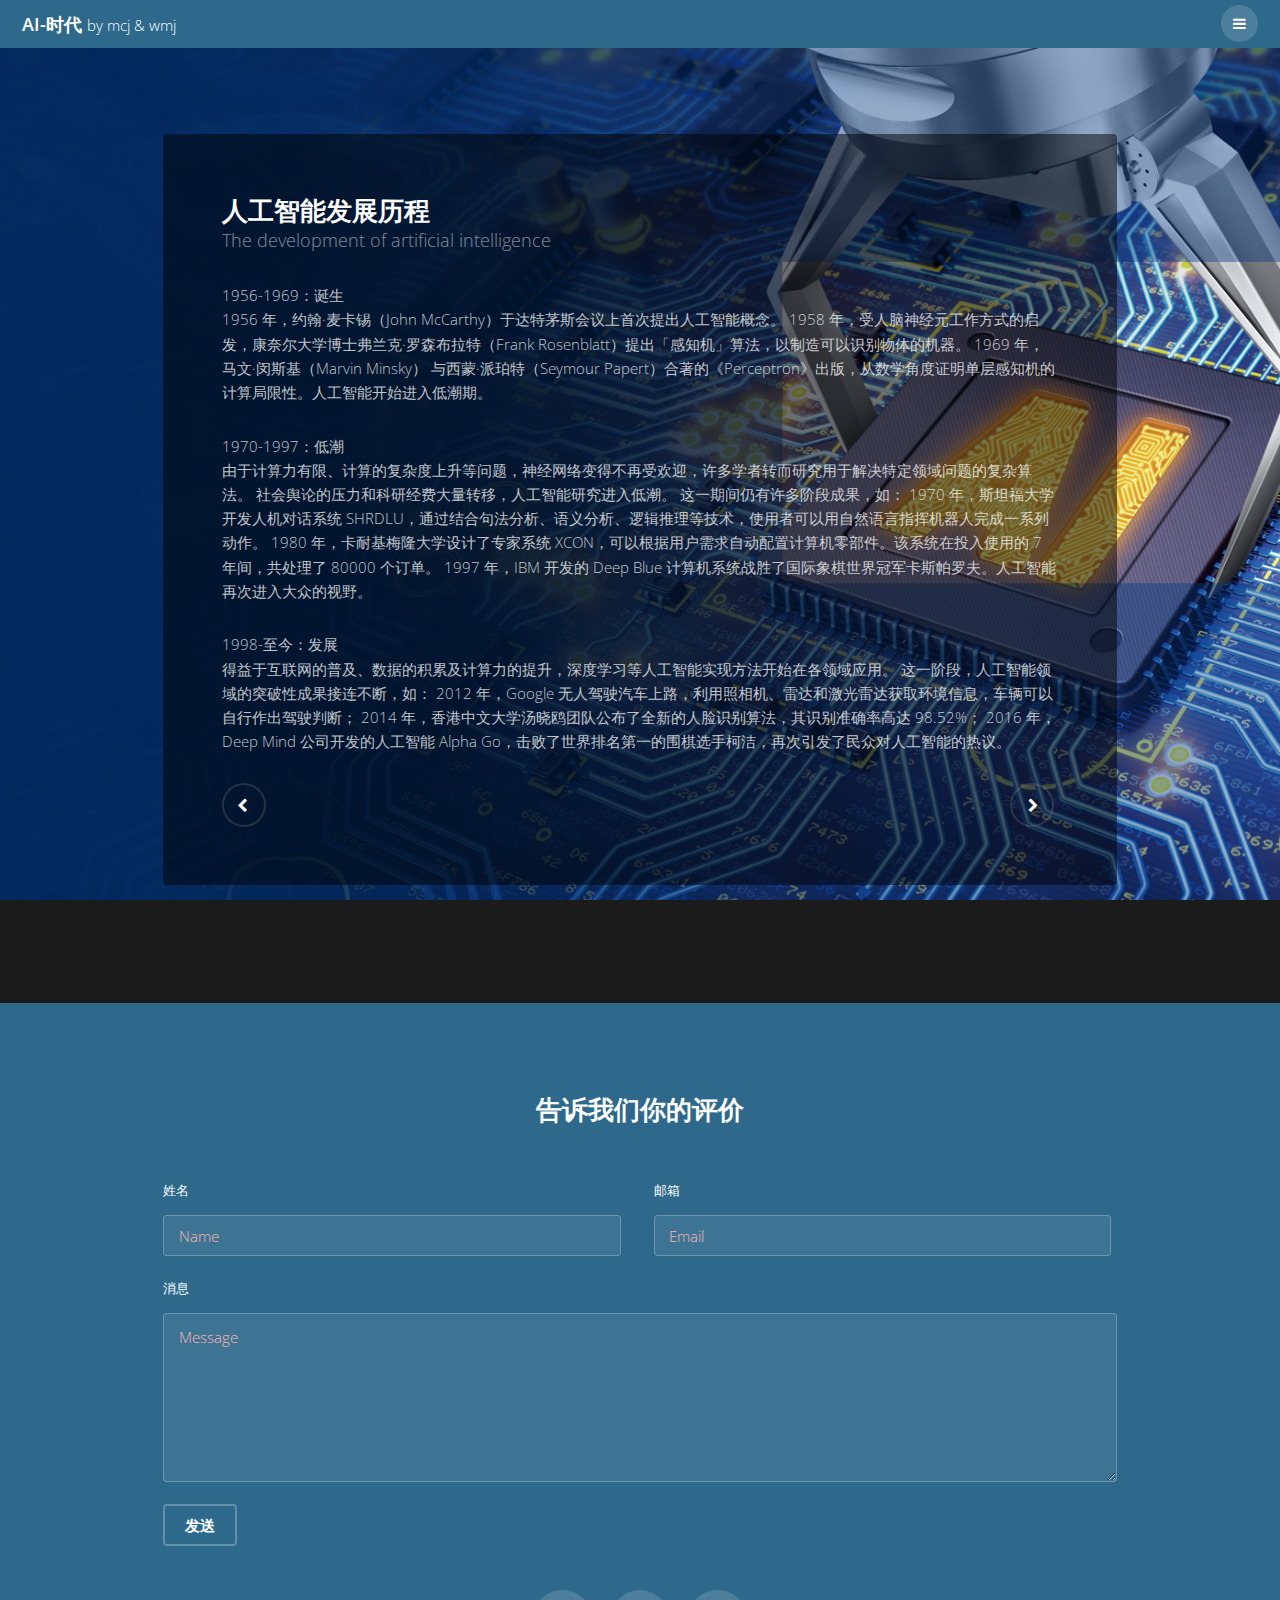
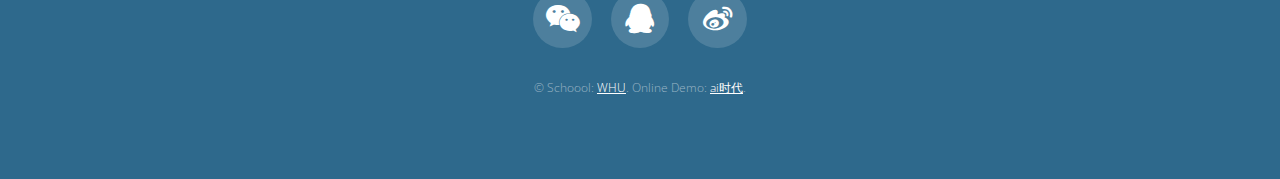
==== about.html @ c751bbaa "init" ====
<!DOCTYPE HTML>

<html>

<head>
	<title>AI-时代</title>
	<meta charset="utf-8" />
	<meta name="viewport" content="width=device-width, initial-scale=1" />
	<link rel="stylesheet" href="assets/css/main.css" />
</head>

<body class="subpage">

	<!-- Header -->
	<header id="header" class="alt">
		<div class="logo"><a href="index.html">AI-时代 <span>by mcj & wmj</span></a></div>
		<a href="#menu"><span>Menu</span></a>
	</header>

	<!-- Nav -->
	<nav id="menu">
		<ul class="links">
			<li><a href="index.html">主页</a></li>
			<li><a href="about.html">概论</a></li>
			<li><a href="aibot.html">自然语言处理</a></li>
			<li><a href="game.html">遗传算法</a></li>
			<li><a href="video.html">语音识别</a></li>
		</ul>
	</nav>

	<section id="post" class="wrapper bg-img" data-bg="banner6.jpg">
		<div class="inner">
			<article class="box">
				<header>
					<h2>人工智能发展历程</h2>
					<p>The development of artificial intelligence</p>
				</header>
				<div class="content">
					<p>1956-1969：诞生<br>
						1956 年，约翰·麦卡锡（John McCarthy）于达特茅斯会议上首次提出人工智能概念。
						1958 年，受人脑神经元工作方式的启发，康奈尔大学博士弗兰克·罗森布拉特（Frank Rosenblatt）提出「感知机」算法，以制造可以识别物体的机器。
						1969 年，马文·闵斯基（Marvin Minsky） 与西蒙·派珀特（Seymour
						Papert）合著的《Perceptron》出版，从数学角度证明单层感知机的计算局限性。人工智能开始进入低潮期。</p>

					<p>1970-1997：低潮<br>
						由于计算力有限、计算的复杂度上升等问题，神经网络变得不再受欢迎，许多学者转而研究用于解决特定领域问题的复杂算法。
						社会舆论的压力和科研经费大量转移，人工智能研究进入低潮。
						这一期间仍有许多阶段成果，如：
						1970 年，斯坦福大学开发人机对话系统 SHRDLU，通过结合句法分析、语义分析、逻辑推理等技术，使用者可以用自然语言指挥机器人完成一系列动作。
						1980 年，卡耐基梅隆大学设计了专家系统 XCON，可以根据用户需求自动配置计算机零部件。该系统在投入使用的 7 年间，共处理了 80000 个订单。
						1997 年，IBM 开发的 Deep Blue 计算机系统战胜了国际象棋世界冠军卡斯帕罗夫。人工智能再次进入大众的视野。</p>

					<p>1998-至今：发展<br>
						得益于互联网的普及、数据的积累及计算力的提升，深度学习等人工智能实现方法开始在各领域应用。
						这一阶段，人工智能领域的突破性成果接连不断，如：
						2012 年，Google 无人驾驶汽车上路，利用照相机、雷达和激光雷达获取环境信息，车辆可以自行作出驾驶判断；
						2014 年，香港中文大学汤晓鸥团队公布了全新的人脸识别算法，其识别准确率高达 98.52%；
						2016 年，Deep Mind 公司开发的人工智能 Alpha Go，击败了世界排名第一的围棋选手柯洁，再次引发了民众对人工智能的热议。
					</p>

				</div>
				<footer>
					<ul class="actions">
						<li><a href="#" class="button alt icon fa-chevron-left"><span class="label">Previous</span></a>
						</li>
						<li><a href="#" class="button alt icon fa-chevron-right"><span class="label">Next</span></a>
						</li>
					</ul>
				</footer>
			</article>
		</div>
	</section>

	<!-- Footer -->
	<footer id="footer">
		<div class="inner">

			<h2>告诉我们你的评价</h2>

			<form action="#" method="post">

				<div class="field half first">
					<label for="name">姓名</label>
					<input name="name" id="name" type="text" placeholder="Name">
				</div>
				<div class="field half">
					<label for="email">邮箱</label>
					<input name="email" id="email" type="email" placeholder="Email">
				</div>
				<div class="field">
					<label for="message">消息</label>
					<textarea name="message" id="message" rows="6" placeholder="Message"></textarea>
				</div>
				<ul class="actions">
					<li><input value="发送" class="button alt" type="submit"></li>
				</ul>
			</form>

			<ul class="icons">
				<li><a href="#" class="icon round fa-weixin"><span class="label">微信</span></a></li>
				<li><a href="#" class="icon round fa-qq"><span class="label">QQ</span></a></li>
				<li><a href="#" class="icon round fa-weibo"><span class="label">微博</span></a></li>
			</ul>

			<div class="copyright">
				&copy; Schoool: <a href="https://www.whu.edu.cn/">WHU</a>. Online Demo: <a
					href="http://host6fed6905f.hk-host.ydidc.top/">ai时代</a>.
			</div>

		</div>
	</footer>

	<!-- Scripts -->
	<script src="assets/js/jquery.min.js"></script>
	<script src="assets/js/jquery.scrolly.min.js"></script>
	<script src="assets/js/jquery.scrollex.min.js"></script>
	<script src="assets/js/skel.min.js"></script>
	<script src="assets/js/util.js"></script>
	<script src="assets/js/main.js"></script>

</body>

</html>
---- assets/css/main.css ----
@charset "UTF-8";
@import url(font-awesome.min.css);
@import url("https://fonts.googleapis.com/css?family=Lobster|Open+Sans:300,400,600,700,800");

/*
	Road Trip by TEMPLATED
	templated.co @templatedco
	Released for free under the Creative Commons Attribution 3.0 license (templated.co/license)
*/

/* Reset */

	html, body, div, span, applet, object, iframe, h1, h2, h3, h4, h5, h6, p, blockquote, pre, a, abbr, acronym, address, big, cite, code, del, dfn, em, img, ins, kbd, q, s, samp, small, strike, strong, sub, sup, tt, var, b, u, i, center, dl, dt, dd, ol, ul, li, fieldset, form, label, legend, table, caption, tbody, tfoot, thead, tr, th, td, article, aside, canvas, details, embed, figure, figcaption, footer, header, hgroup, menu, nav, output, ruby, section, summary, time, mark, audio, video {
		margin: 0;
		padding: 0;
		border: 0;
		font-size: 100%;
		font: inherit;
		vertical-align: baseline;
	}

	article, aside, details, figcaption, figure, footer, header, hgroup, menu, nav, section {
		display: block;
	}

	body {
		line-height: 1;
	}

	ol, ul {
		list-style: none;
	}

	blockquote, q {
		quotes: none;
	}

	blockquote:before, blockquote:after, q:before, q:after {
		content: '';
		content: none;
	}

	table {
		border-collapse: collapse;
		border-spacing: 0;
	}

	body {
		-webkit-text-size-adjust: none;
	}

/* Box Model */

	*, *:before, *:after {
		-moz-box-sizing: border-box;
		-webkit-box-sizing: border-box;
		box-sizing: border-box;
	}

/* Containers */

	.container {
		margin-left: auto;
		margin-right: auto;
	}

	.container.\31 25\25 {
		width: 100%;
		max-width: 100em;
		min-width: 80em;
	}

	.container.\37 5\25 {
		width: 60em;
	}

	.container.\35 0\25 {
		width: 40em;
	}

	.container.\32 5\25 {
		width: 20em;
	}

	.container {
		width: 80em;
	}

	@media screen and (max-width: 1680px) {

		.container.\31 25\25 {
			width: 100%;
			max-width: 100em;
			min-width: 80em;
		}

		.container.\37 5\25 {
			width: 60em;
		}

		.container.\35 0\25 {
			width: 40em;
		}

		.container.\32 5\25 {
			width: 20em;
		}

		.container {
			width: 80em;
		}

	}

	@media screen and (max-width: 1280px) {

		.container.\31 25\25 {
			width: 100%;
			max-width: 81.25em;
			min-width: 65em;
		}

		.container.\37 5\25 {
			width: 48.75em;
		}

		.container.\35 0\25 {
			width: 32.5em;
		}

		.container.\32 5\25 {
			width: 16.25em;
		}

		.container {
			width: 65em;
		}

	}

	@media screen and (max-width: 980px) {

		.container.\31 25\25 {
			width: 100%;
			max-width: 112.5%;
			min-width: 90%;
		}

		.container.\37 5\25 {
			width: 67.5%;
		}

		.container.\35 0\25 {
			width: 45%;
		}

		.container.\32 5\25 {
			width: 22.5%;
		}

		.container {
			width: 90%;
		}

	}

	@media screen and (max-width: 736px) {

		.container.\31 25\25 {
			width: 100%;
			max-width: 112.5%;
			min-width: 90%;
		}

		.container.\37 5\25 {
			width: 67.5%;
		}

		.container.\35 0\25 {
			width: 45%;
		}

		.container.\32 5\25 {
			width: 22.5%;
		}

		.container {
			width: 90% !important;
		}

	}

	@media screen and (max-width: 480px) {

		.container.\31 25\25 {
			width: 100%;
			max-width: 112.5%;
			min-width: 90%;
		}

		.container.\37 5\25 {
			width: 67.5%;
		}

		.container.\35 0\25 {
			width: 45%;
		}

		.container.\32 5\25 {
			width: 22.5%;
		}

		.container {
			width: 90% !important;
		}

	}

/* Grid */

	.row {
		border-bottom: solid 1px transparent;
		-moz-box-sizing: border-box;
		-webkit-box-sizing: border-box;
		box-sizing: border-box;
	}

	.row > * {
		float: left;
		-moz-box-sizing: border-box;
		-webkit-box-sizing: border-box;
		box-sizing: border-box;
	}

	.row:after, .row:before {
		content: '';
		display: block;
		clear: both;
		height: 0;
	}

	.row.uniform > * > :first-child {
		margin-top: 0;
	}

	.row.uniform > * > :last-child {
		margin-bottom: 0;
	}

	.row.\30 \25 > * {
		padding: 0 0 0 0em;
	}

	.row.\30 \25 {
		margin: 0 0 -1px 0em;
	}

	.row.uniform.\30 \25 > * {
		padding: 0em 0 0 0em;
	}

	.row.uniform.\30 \25 {
		margin: 0em 0 -1px 0em;
	}

	.row > * {
		padding: 0 0 0 2em;
	}

	.row {
		margin: 0 0 -1px -2em;
	}

	.row.uniform > * {
		padding: 2em 0 0 2em;
	}

	.row.uniform {
		margin: -2em 0 -1px -2em;
	}

	.row.\32 00\25 > * {
		padding: 0 0 0 4em;
	}

	.row.\32 00\25 {
		margin: 0 0 -1px -4em;
	}

	.row.uniform.\32 00\25 > * {
		padding: 4em 0 0 4em;
	}

	.row.uniform.\32 00\25 {
		margin: -4em 0 -1px -4em;
	}

	.row.\31 50\25 > * {
		padding: 0 0 0 3em;
	}

	.row.\31 50\25 {
		margin: 0 0 -1px -3em;
	}

	.row.uniform.\31 50\25 > * {
		padding: 3em 0 0 3em;
	}

	.row.uniform.\31 50\25 {
		margin: -3em 0 -1px -3em;
	}

	.row.\35 0\25 > * {
		padding: 0 0 0 1em;
	}

	.row.\35 0\25 {
		margin: 0 0 -1px -1em;
	}

	.row.uniform.\35 0\25 > * {
		padding: 1em 0 0 1em;
	}

	.row.uniform.\35 0\25 {
		margin: -1em 0 -1px -1em;
	}

	.row.\32 5\25 > * {
		padding: 0 0 0 0.5em;
	}

	.row.\32 5\25 {
		margin: 0 0 -1px -0.5em;
	}

	.row.uniform.\32 5\25 > * {
		padding: 0.5em 0 0 0.5em;
	}

	.row.uniform.\32 5\25 {
		margin: -0.5em 0 -1px -0.5em;
	}

	.\31 2u, .\31 2u\24 {
		width: 100%;
		clear: none;
		margin-left: 0;
	}

	.\31 1u, .\31 1u\24 {
		width: 91.6666666667%;
		clear: none;
		margin-left: 0;
	}

	.\31 0u, .\31 0u\24 {
		width: 83.3333333333%;
		clear: none;
		margin-left: 0;
	}

	.\39 u, .\39 u\24 {
		width: 75%;
		clear: none;
		margin-left: 0;
	}

	.\38 u, .\38 u\24 {
		width: 66.6666666667%;
		clear: none;
		margin-left: 0;
	}

	.\37 u, .\37 u\24 {
		width: 58.3333333333%;
		clear: none;
		margin-left: 0;
	}

	.\36 u, .\36 u\24 {
		width: 50%;
		clear: none;
		margin-left: 0;
	}

	.\35 u, .\35 u\24 {
		width: 41.6666666667%;
		clear: none;
		margin-left: 0;
	}

	.\34 u, .\34 u\24 {
		width: 33.3333333333%;
		clear: none;
		margin-left: 0;
	}

	.\33 u, .\33 u\24 {
		width: 25%;
		clear: none;
		margin-left: 0;
	}

	.\32 u, .\32 u\24 {
		width: 16.6666666667%;
		clear: none;
		margin-left: 0;
	}

	.\31 u, .\31 u\24 {
		width: 8.3333333333%;
		clear: none;
		margin-left: 0;
	}

	.\31 2u\24 + *,
	.\31 1u\24 + *,
	.\31 0u\24 + *,
	.\39 u\24 + *,
	.\38 u\24 + *,
	.\37 u\24 + *,
	.\36 u\24 + *,
	.\35 u\24 + *,
	.\34 u\24 + *,
	.\33 u\24 + *,
	.\32 u\24 + *,
	.\31 u\24 + * {
		clear: left;
	}

	.\-11u {
		margin-left: 91.66667%;
	}

	.\-10u {
		margin-left: 83.33333%;
	}

	.\-9u {
		margin-left: 75%;
	}

	.\-8u {
		margin-left: 66.66667%;
	}

	.\-7u {
		margin-left: 58.33333%;
	}

	.\-6u {
		margin-left: 50%;
	}

	.\-5u {
		margin-left: 41.66667%;
	}

	.\-4u {
		margin-left: 33.33333%;
	}

	.\-3u {
		margin-left: 25%;
	}

	.\-2u {
		margin-left: 16.66667%;
	}

	.\-1u {
		margin-left: 8.33333%;
	}

	@media screen and (max-width: 1680px) {

		.row > * {
			padding: 0 0 0 2em;
		}

		.row {
			margin: 0 0 -1px -2em;
		}

		.row.uniform > * {
			padding: 2em 0 0 2em;
		}

		.row.uniform {
			margin: -2em 0 -1px -2em;
		}

		.row.\32 00\25 > * {
			padding: 0 0 0 4em;
		}

		.row.\32 00\25 {
			margin: 0 0 -1px -4em;
		}

		.row.uniform.\32 00\25 > * {
			padding: 4em 0 0 4em;
		}

		.row.uniform.\32 00\25 {
			margin: -4em 0 -1px -4em;
		}

		.row.\31 50\25 > * {
			padding: 0 0 0 3em;
		}

		.row.\31 50\25 {
			margin: 0 0 -1px -3em;
		}

		.row.uniform.\31 50\25 > * {
			padding: 3em 0 0 3em;
		}

		.row.uniform.\31 50\25 {
			margin: -3em 0 -1px -3em;
		}

		.row.\35 0\25 > * {
			padding: 0 0 0 1em;
		}

		.row.\35 0\25 {
			margin: 0 0 -1px -1em;
		}

		.row.uniform.\35 0\25 > * {
			padding: 1em 0 0 1em;
		}

		.row.uniform.\35 0\25 {
			margin: -1em 0 -1px -1em;
		}

		.row.\32 5\25 > * {
			padding: 0 0 0 0.5em;
		}

		.row.\32 5\25 {
			margin: 0 0 -1px -0.5em;
		}

		.row.uniform.\32 5\25 > * {
			padding: 0.5em 0 0 0.5em;
		}

		.row.uniform.\32 5\25 {
			margin: -0.5em 0 -1px -0.5em;
		}

		.\31 2u\28xlarge\29, .\31 2u\24\28xlarge\29 {
			width: 100%;
			clear: none;
			margin-left: 0;
		}

		.\31 1u\28xlarge\29, .\31 1u\24\28xlarge\29 {
			width: 91.6666666667%;
			clear: none;
			margin-left: 0;
		}

		.\31 0u\28xlarge\29, .\31 0u\24\28xlarge\29 {
			width: 83.3333333333%;
			clear: none;
			margin-left: 0;
		}

		.\39 u\28xlarge\29, .\39 u\24\28xlarge\29 {
			width: 75%;
			clear: none;
			margin-left: 0;
		}

		.\38 u\28xlarge\29, .\38 u\24\28xlarge\29 {
			width: 66.6666666667%;
			clear: none;
			margin-left: 0;
		}

		.\37 u\28xlarge\29, .\37 u\24\28xlarge\29 {
			width: 58.3333333333%;
			clear: none;
			margin-left: 0;
		}

		.\36 u\28xlarge\29, .\36 u\24\28xlarge\29 {
			width: 50%;
			clear: none;
			margin-left: 0;
		}

		.\35 u\28xlarge\29, .\35 u\24\28xlarge\29 {
			width: 41.6666666667%;
			clear: none;
			margin-left: 0;
		}

		.\34 u\28xlarge\29, .\34 u\24\28xlarge\29 {
			width: 33.3333333333%;
			clear: none;
			margin-left: 0;
		}

		.\33 u\28xlarge\29, .\33 u\24\28xlarge\29 {
			width: 25%;
			clear: none;
			margin-left: 0;
		}

		.\32 u\28xlarge\29, .\32 u\24\28xlarge\29 {
			width: 16.6666666667%;
			clear: none;
			margin-left: 0;
		}

		.\31 u\28xlarge\29, .\31 u\24\28xlarge\29 {
			width: 8.3333333333%;
			clear: none;
			margin-left: 0;
		}

		.\31 2u\24\28xlarge\29 + *,
		.\31 1u\24\28xlarge\29 + *,
		.\31 0u\24\28xlarge\29 + *,
		.\39 u\24\28xlarge\29 + *,
		.\38 u\24\28xlarge\29 + *,
		.\37 u\24\28xlarge\29 + *,
		.\36 u\24\28xlarge\29 + *,
		.\35 u\24\28xlarge\29 + *,
		.\34 u\24\28xlarge\29 + *,
		.\33 u\24\28xlarge\29 + *,
		.\32 u\24\28xlarge\29 + *,
		.\31 u\24\28xlarge\29 + * {
			clear: left;
		}

		.\-11u\28xlarge\29 {
			margin-left: 91.66667%;
		}

		.\-10u\28xlarge\29 {
			margin-left: 83.33333%;
		}

		.\-9u\28xlarge\29 {
			margin-left: 75%;
		}

		.\-8u\28xlarge\29 {
			margin-left: 66.66667%;
		}

		.\-7u\28xlarge\29 {
			margin-left: 58.33333%;
		}

		.\-6u\28xlarge\29 {
			margin-left: 50%;
		}

		.\-5u\28xlarge\29 {
			margin-left: 41.66667%;
		}

		.\-4u\28xlarge\29 {
			margin-left: 33.33333%;
		}

		.\-3u\28xlarge\29 {
			margin-left: 25%;
		}

		.\-2u\28xlarge\29 {
			margin-left: 16.66667%;
		}

		.\-1u\28xlarge\29 {
			margin-left: 8.33333%;
		}

	}

	@media screen and (max-width: 1280px) {

		.row > * {
			padding: 0 0 0 1.5em;
		}

		.row {
			margin: 0 0 -1px -1.5em;
		}

		.row.uniform > * {
			padding: 1.5em 0 0 1.5em;
		}

		.row.uniform {
			margin: -1.5em 0 -1px -1.5em;
		}

		.row.\32 00\25 > * {
			padding: 0 0 0 3em;
		}

		.row.\32 00\25 {
			margin: 0 0 -1px -3em;
		}

		.row.uniform.\32 00\25 > * {
			padding: 3em 0 0 3em;
		}

		.row.uniform.\32 00\25 {
			margin: -3em 0 -1px -3em;
		}

		.row.\31 50\25 > * {
			padding: 0 0 0 2.25em;
		}

		.row.\31 50\25 {
			margin: 0 0 -1px -2.25em;
		}

		.row.uniform.\31 50\25 > * {
			padding: 2.25em 0 0 2.25em;
		}

		.row.uniform.\31 50\25 {
			margin: -2.25em 0 -1px -2.25em;
		}

		.row.\35 0\25 > * {
			padding: 0 0 0 0.75em;
		}

		.row.\35 0\25 {
			margin: 0 0 -1px -0.75em;
		}

		.row.uniform.\35 0\25 > * {
			padding: 0.75em 0 0 0.75em;
		}

		.row.uniform.\35 0\25 {
			margin: -0.75em 0 -1px -0.75em;
		}

		.row.\32 5\25 > * {
			padding: 0 0 0 0.375em;
		}

		.row.\32 5\25 {
			margin: 0 0 -1px -0.375em;
		}

		.row.uniform.\32 5\25 > * {
			padding: 0.375em 0 0 0.375em;
		}

		.row.uniform.\32 5\25 {
			margin: -0.375em 0 -1px -0.375em;
		}

		.\31 2u\28large\29, .\31 2u\24\28large\29 {
			width: 100%;
			clear: none;
			margin-left: 0;
		}

		.\31 1u\28large\29, .\31 1u\24\28large\29 {
			width: 91.6666666667%;
			clear: none;
			margin-left: 0;
		}

		.\31 0u\28large\29, .\31 0u\24\28large\29 {
			width: 83.3333333333%;
			clear: none;
			margin-left: 0;
		}

		.\39 u\28large\29, .\39 u\24\28large\29 {
			width: 75%;
			clear: none;
			margin-left: 0;
		}

		.\38 u\28large\29, .\38 u\24\28large\29 {
			width: 66.6666666667%;
			clear: none;
			margin-left: 0;
		}

		.\37 u\28large\29, .\37 u\24\28large\29 {
			width: 58.3333333333%;
			clear: none;
			margin-left: 0;
		}

		.\36 u\28large\29, .\36 u\24\28large\29 {
			width: 50%;
			clear: none;
			margin-left: 0;
		}

		.\35 u\28large\29, .\35 u\24\28large\29 {
			width: 41.6666666667%;
			clear: none;
			margin-left: 0;
		}

		.\34 u\28large\29, .\34 u\24\28large\29 {
			width: 33.3333333333%;
			clear: none;
			margin-left: 0;
		}

		.\33 u\28large\29, .\33 u\24\28large\29 {
			width: 25%;
			clear: none;
			margin-left: 0;
		}

		.\32 u\28large\29, .\32 u\24\28large\29 {
			width: 16.6666666667%;
			clear: none;
			margin-left: 0;
		}

		.\31 u\28large\29, .\31 u\24\28large\29 {
			width: 8.3333333333%;
			clear: none;
			margin-left: 0;
		}

		.\31 2u\24\28large\29 + *,
		.\31 1u\24\28large\29 + *,
		.\31 0u\24\28large\29 + *,
		.\39 u\24\28large\29 + *,
		.\38 u\24\28large\29 + *,
		.\37 u\24\28large\29 + *,
		.\36 u\24\28large\29 + *,
		.\35 u\24\28large\29 + *,
		.\34 u\24\28large\29 + *,
		.\33 u\24\28large\29 + *,
		.\32 u\24\28large\29 + *,
		.\31 u\24\28large\29 + * {
			clear: left;
		}

		.\-11u\28large\29 {
			margin-left: 91.66667%;
		}

		.\-10u\28large\29 {
			margin-left: 83.33333%;
		}

		.\-9u\28large\29 {
			margin-left: 75%;
		}

		.\-8u\28large\29 {
			margin-left: 66.66667%;
		}

		.\-7u\28large\29 {
			margin-left: 58.33333%;
		}

		.\-6u\28large\29 {
			margin-left: 50%;
		}

		.\-5u\28large\29 {
			margin-left: 41.66667%;
		}

		.\-4u\28large\29 {
			margin-left: 33.33333%;
		}

		.\-3u\28large\29 {
			margin-left: 25%;
		}

		.\-2u\28large\29 {
			margin-left: 16.66667%;
		}

		.\-1u\28large\29 {
			margin-left: 8.33333%;
		}

	}

	@media screen and (max-width: 980px) {

		.row > * {
			padding: 0 0 0 1.5em;
		}

		.row {
			margin: 0 0 -1px -1.5em;
		}

		.row.uniform > * {
			padding: 1.5em 0 0 1.5em;
		}

		.row.uniform {
			margin: -1.5em 0 -1px -1.5em;
		}

		.row.\32 00\25 > * {
			padding: 0 0 0 3em;
		}

		.row.\32 00\25 {
			margin: 0 0 -1px -3em;
		}

		.row.uniform.\32 00\25 > * {
			padding: 3em 0 0 3em;
		}

		.row.uniform.\32 00\25 {
			margin: -3em 0 -1px -3em;
		}

		.row.\31 50\25 > * {
			padding: 0 0 0 2.25em;
		}

		.row.\31 50\25 {
			margin: 0 0 -1px -2.25em;
		}

		.row.uniform.\31 50\25 > * {
			padding: 2.25em 0 0 2.25em;
		}

		.row.uniform.\31 50\25 {
			margin: -2.25em 0 -1px -2.25em;
		}

		.row.\35 0\25 > * {
			padding: 0 0 0 0.75em;
		}

		.row.\35 0\25 {
			margin: 0 0 -1px -0.75em;
		}

		.row.uniform.\35 0\25 > * {
			padding: 0.75em 0 0 0.75em;
		}

		.row.uniform.\35 0\25 {
			margin: -0.75em 0 -1px -0.75em;
		}

		.row.\32 5\25 > * {
			padding: 0 0 0 0.375em;
		}

		.row.\32 5\25 {
			margin: 0 0 -1px -0.375em;
		}

		.row.uniform.\32 5\25 > * {
			padding: 0.375em 0 0 0.375em;
		}

		.row.uniform.\32 5\25 {
			margin: -0.375em 0 -1px -0.375em;
		}

		.\31 2u\28medium\29, .\31 2u\24\28medium\29 {
			width: 100%;
			clear: none;
			margin-left: 0;
		}

		.\31 1u\28medium\29, .\31 1u\24\28medium\29 {
			width: 91.6666666667%;
			clear: none;
			margin-left: 0;
		}

		.\31 0u\28medium\29, .\31 0u\24\28medium\29 {
			width: 83.3333333333%;
			clear: none;
			margin-left: 0;
		}

		.\39 u\28medium\29, .\39 u\24\28medium\29 {
			width: 75%;
			clear: none;
			margin-left: 0;
		}

		.\38 u\28medium\29, .\38 u\24\28medium\29 {
			width: 66.6666666667%;
			clear: none;
			margin-left: 0;
		}

		.\37 u\28medium\29, .\37 u\24\28medium\29 {
			width: 58.3333333333%;
			clear: none;
			margin-left: 0;
		}

		.\36 u\28medium\29, .\36 u\24\28medium\29 {
			width: 50%;
			clear: none;
			margin-left: 0;
		}

		.\35 u\28medium\29, .\35 u\24\28medium\29 {
			width: 41.6666666667%;
			clear: none;
			margin-left: 0;
		}

		.\34 u\28medium\29, .\34 u\24\28medium\29 {
			width: 33.3333333333%;
			clear: none;
			margin-left: 0;
		}

		.\33 u\28medium\29, .\33 u\24\28medium\29 {
			width: 25%;
			clear: none;
			margin-left: 0;
		}

		.\32 u\28medium\29, .\32 u\24\28medium\29 {
			width: 16.6666666667%;
			clear: none;
			margin-left: 0;
		}

		.\31 u\28medium\29, .\31 u\24\28medium\29 {
			width: 8.3333333333%;
			clear: none;
			margin-left: 0;
		}

		.\31 2u\24\28medium\29 + *,
		.\31 1u\24\28medium\29 + *,
		.\31 0u\24\28medium\29 + *,
		.\39 u\24\28medium\29 + *,
		.\38 u\24\28medium\29 + *,
		.\37 u\24\28medium\29 + *,
		.\36 u\24\28medium\29 + *,
		.\35 u\24\28medium\29 + *,
		.\34 u\24\28medium\29 + *,
		.\33 u\24\28medium\29 + *,
		.\32 u\24\28medium\29 + *,
		.\31 u\24\28medium\29 + * {
			clear: left;
		}

		.\-11u\28medium\29 {
			margin-left: 91.66667%;
		}

		.\-10u\28medium\29 {
			margin-left: 83.33333%;
		}

		.\-9u\28medium\29 {
			margin-left: 75%;
		}

		.\-8u\28medium\29 {
			margin-left: 66.66667%;
		}

		.\-7u\28medium\29 {
			margin-left: 58.33333%;
		}

		.\-6u\28medium\29 {
			margin-left: 50%;
		}

		.\-5u\28medium\29 {
			margin-left: 41.66667%;
		}

		.\-4u\28medium\29 {
			margin-left: 33.33333%;
		}

		.\-3u\28medium\29 {
			margin-left: 25%;
		}

		.\-2u\28medium\29 {
			margin-left: 16.66667%;
		}

		.\-1u\28medium\29 {
			margin-left: 8.33333%;
		}

	}

	@media screen and (max-width: 736px) {

		.row > * {
			padding: 0 0 0 1.25em;
		}

		.row {
			margin: 0 0 -1px -1.25em;
		}

		.row.uniform > * {
			padding: 1.25em 0 0 1.25em;
		}

		.row.uniform {
			margin: -1.25em 0 -1px -1.25em;
		}

		.row.\32 00\25 > * {
			padding: 0 0 0 2.5em;
		}

		.row.\32 00\25 {
			margin: 0 0 -1px -2.5em;
		}

		.row.uniform.\32 00\25 > * {
			padding: 2.5em 0 0 2.5em;
		}

		.row.uniform.\32 00\25 {
			margin: -2.5em 0 -1px -2.5em;
		}

		.row.\31 50\25 > * {
			padding: 0 0 0 1.875em;
		}

		.row.\31 50\25 {
			margin: 0 0 -1px -1.875em;
		}

		.row.uniform.\31 50\25 > * {
			padding: 1.875em 0 0 1.875em;
		}

		.row.uniform.\31 50\25 {
			margin: -1.875em 0 -1px -1.875em;
		}

		.row.\35 0\25 > * {
			padding: 0 0 0 0.625em;
		}

		.row.\35 0\25 {
			margin: 0 0 -1px -0.625em;
		}

		.row.uniform.\35 0\25 > * {
			padding: 0.625em 0 0 0.625em;
		}

		.row.uniform.\35 0\25 {
			margin: -0.625em 0 -1px -0.625em;
		}

		.row.\32 5\25 > * {
			padding: 0 0 0 0.3125em;
		}

		.row.\32 5\25 {
			margin: 0 0 -1px -0.3125em;
		}

		.row.uniform.\32 5\25 > * {
			padding: 0.3125em 0 0 0.3125em;
		}

		.row.uniform.\32 5\25 {
			margin: -0.3125em 0 -1px -0.3125em;
		}

		.\31 2u\28small\29, .\31 2u\24\28small\29 {
			width: 100%;
			clear: none;
			margin-left: 0;
		}

		.\31 1u\28small\29, .\31 1u\24\28small\29 {
			width: 91.6666666667%;
			clear: none;
			margin-left: 0;
		}

		.\31 0u\28small\29, .\31 0u\24\28small\29 {
			width: 83.3333333333%;
			clear: none;
			margin-left: 0;
		}

		.\39 u\28small\29, .\39 u\24\28small\29 {
			width: 75%;
			clear: none;
			margin-left: 0;
		}

		.\38 u\28small\29, .\38 u\24\28small\29 {
			width: 66.6666666667%;
			clear: none;
			margin-left: 0;
		}

		.\37 u\28small\29, .\37 u\24\28small\29 {
			width: 58.3333333333%;
			clear: none;
			margin-left: 0;
		}

		.\36 u\28small\29, .\36 u\24\28small\29 {
			width: 50%;
			clear: none;
			margin-left: 0;
		}

		.\35 u\28small\29, .\35 u\24\28small\29 {
			width: 41.6666666667%;
			clear: none;
			margin-left: 0;
		}

		.\34 u\28small\29, .\34 u\24\28small\29 {
			width: 33.3333333333%;
			clear: none;
			margin-left: 0;
		}

		.\33 u\28small\29, .\33 u\24\28small\29 {
			width: 25%;
			clear: none;
			margin-left: 0;
		}

		.\32 u\28small\29, .\32 u\24\28small\29 {
			width: 16.6666666667%;
			clear: none;
			margin-left: 0;
		}

		.\31 u\28small\29, .\31 u\24\28small\29 {
			width: 8.3333333333%;
			clear: none;
			margin-left: 0;
		}

		.\31 2u\24\28small\29 + *,
		.\31 1u\24\28small\29 + *,
		.\31 0u\24\28small\29 + *,
		.\39 u\24\28small\29 + *,
		.\38 u\24\28small\29 + *,
		.\37 u\24\28small\29 + *,
		.\36 u\24\28small\29 + *,
		.\35 u\24\28small\29 + *,
		.\34 u\24\28small\29 + *,
		.\33 u\24\28small\29 + *,
		.\32 u\24\28small\29 + *,
		.\31 u\24\28small\29 + * {
			clear: left;
		}

		.\-11u\28small\29 {
			margin-left: 91.66667%;
		}

		.\-10u\28small\29 {
			margin-left: 83.33333%;
		}

		.\-9u\28small\29 {
			margin-left: 75%;
		}

		.\-8u\28small\29 {
			margin-left: 66.66667%;
		}

		.\-7u\28small\29 {
			margin-left: 58.33333%;
		}

		.\-6u\28small\29 {
			margin-left: 50%;
		}

		.\-5u\28small\29 {
			margin-left: 41.66667%;
		}

		.\-4u\28small\29 {
			margin-left: 33.33333%;
		}

		.\-3u\28small\29 {
			margin-left: 25%;
		}

		.\-2u\28small\29 {
			margin-left: 16.66667%;
		}

		.\-1u\28small\29 {
			margin-left: 8.33333%;
		}

	}

	@media screen and (max-width: 480px) {

		.row > * {
			padding: 0 0 0 1.25em;
		}

		.row {
			margin: 0 0 -1px -1.25em;
		}

		.row.uniform > * {
			padding: 1.25em 0 0 1.25em;
		}

		.row.uniform {
			margin: -1.25em 0 -1px -1.25em;
		}

		.row.\32 00\25 > * {
			padding: 0 0 0 2.5em;
		}

		.row.\32 00\25 {
			margin: 0 0 -1px -2.5em;
		}

		.row.uniform.\32 00\25 > * {
			padding: 2.5em 0 0 2.5em;
		}

		.row.uniform.\32 00\25 {
			margin: -2.5em 0 -1px -2.5em;
		}

		.row.\31 50\25 > * {
			padding: 0 0 0 1.875em;
		}

		.row.\31 50\25 {
			margin: 0 0 -1px -1.875em;
		}

		.row.uniform.\31 50\25 > * {
			padding: 1.875em 0 0 1.875em;
		}

		.row.uniform.\31 50\25 {
			margin: -1.875em 0 -1px -1.875em;
		}

		.row.\35 0\25 > * {
			padding: 0 0 0 0.625em;
		}

		.row.\35 0\25 {
			margin: 0 0 -1px -0.625em;
		}

		.row.uniform.\35 0\25 > * {
			padding: 0.625em 0 0 0.625em;
		}

		.row.uniform.\35 0\25 {
			margin: -0.625em 0 -1px -0.625em;
		}

		.row.\32 5\25 > * {
			padding: 0 0 0 0.3125em;
		}

		.row.\32 5\25 {
			margin: 0 0 -1px -0.3125em;
		}

		.row.uniform.\32 5\25 > * {
			padding: 0.3125em 0 0 0.3125em;
		}

		.row.uniform.\32 5\25 {
			margin: -0.3125em 0 -1px -0.3125em;
		}

		.\31 2u\28xsmall\29, .\31 2u\24\28xsmall\29 {
			width: 100%;
			clear: none;
			margin-left: 0;
		}

		.\31 1u\28xsmall\29, .\31 1u\24\28xsmall\29 {
			width: 91.6666666667%;
			clear: none;
			margin-left: 0;
		}

		.\31 0u\28xsmall\29, .\31 0u\24\28xsmall\29 {
			width: 83.3333333333%;
			clear: none;
			margin-left: 0;
		}

		.\39 u\28xsmall\29, .\39 u\24\28xsmall\29 {
			width: 75%;
			clear: none;
			margin-left: 0;
		}

		.\38 u\28xsmall\29, .\38 u\24\28xsmall\29 {
			width: 66.6666666667%;
			clear: none;
			margin-left: 0;
		}

		.\37 u\28xsmall\29, .\37 u\24\28xsmall\29 {
			width: 58.3333333333%;
			clear: none;
			margin-left: 0;
		}

		.\36 u\28xsmall\29, .\36 u\24\28xsmall\29 {
			width: 50%;
			clear: none;
			margin-left: 0;
		}

		.\35 u\28xsmall\29, .\35 u\24\28xsmall\29 {
			width: 41.6666666667%;
			clear: none;
			margin-left: 0;
		}

		.\34 u\28xsmall\29, .\34 u\24\28xsmall\29 {
			width: 33.3333333333%;
			clear: none;
			margin-left: 0;
		}

		.\33 u\28xsmall\29, .\33 u\24\28xsmall\29 {
			width: 25%;
			clear: none;
			margin-left: 0;
		}

		.\32 u\28xsmall\29, .\32 u\24\28xsmall\29 {
			width: 16.6666666667%;
			clear: none;
			margin-left: 0;
		}

		.\31 u\28xsmall\29, .\31 u\24\28xsmall\29 {
			width: 8.3333333333%;
			clear: none;
			margin-left: 0;
		}

		.\31 2u\24\28xsmall\29 + *,
		.\31 1u\24\28xsmall\29 + *,
		.\31 0u\24\28xsmall\29 + *,
		.\39 u\24\28xsmall\29 + *,
		.\38 u\24\28xsmall\29 + *,
		.\37 u\24\28xsmall\29 + *,
		.\36 u\24\28xsmall\29 + *,
		.\35 u\24\28xsmall\29 + *,
		.\34 u\24\28xsmall\29 + *,
		.\33 u\24\28xsmall\29 + *,
		.\32 u\24\28xsmall\29 + *,
		.\31 u\24\28xsmall\29 + * {
			clear: left;
		}

		.\-11u\28xsmall\29 {
			margin-left: 91.66667%;
		}

		.\-10u\28xsmall\29 {
			margin-left: 83.33333%;
		}

		.\-9u\28xsmall\29 {
			margin-left: 75%;
		}

		.\-8u\28xsmall\29 {
			margin-left: 66.66667%;
		}

		.\-7u\28xsmall\29 {
			margin-left: 58.33333%;
		}

		.\-6u\28xsmall\29 {
			margin-left: 50%;
		}

		.\-5u\28xsmall\29 {
			margin-left: 41.66667%;
		}

		.\-4u\28xsmall\29 {
			margin-left: 33.33333%;
		}

		.\-3u\28xsmall\29 {
			margin-left: 25%;
		}

		.\-2u\28xsmall\29 {
			margin-left: 16.66667%;
		}

		.\-1u\28xsmall\29 {
			margin-left: 8.33333%;
		}

	}

/* Basic */

	@-ms-viewport {
		width: device-width;
	}

	body {
		-ms-overflow-style: scrollbar;
	}

	@media screen and (max-width: 480px) {

		html, body {
			min-width: 320px;
		}

	}

	body {
		background: #1b1b1b;
	}

		body.is-loading *, body.is-loading *:before, body.is-loading *:after {
			-moz-animation: none !important;
			-webkit-animation: none !important;
			-ms-animation: none !important;
			animation: none !important;
			-moz-transition: none !important;
			-webkit-transition: none !important;
			-ms-transition: none !important;
			transition: none !important;
		}

	.inner {
		width: 60em;
	}

	@media screen and (max-width: 1280px) {

		.inner {
			width: 65em;
		}

	}

	@media screen and (max-width: 980px) {

		.inner {
			width: 80%;
		}

	}

	@media screen and (max-width: 736px) {

		.inner {
			width: 90%;
		}

	}

/* Type */

	body {
		background-color: #1b1b1b;
		color: rgba(255, 255, 255, 0.75);
	}

	body, input, select, textarea {
		font-family: "Open Sans", Arial, Helvetica, sans-serif;
		font-size: 13pt;
		font-weight: 300;
		line-height: 1.65;
	}

		@media screen and (max-width: 1680px) {

			body, input, select, textarea {
				font-size: 11pt;
			}

		}

		@media screen and (max-width: 1280px) {

			body, input, select, textarea {
				font-size: 11pt;
			}

		}

		@media screen and (max-width: 980px) {

			body, input, select, textarea {
				font-size: 12pt;
			}

		}

		@media screen and (max-width: 736px) {

			body, input, select, textarea {
				font-size: 12pt;
			}

		}

		@media screen and (max-width: 480px) {

			body, input, select, textarea {
				font-size: 12pt;
			}

		}

	a {
		text-decoration: underline;
	}

		a:hover {
			text-decoration: none;
		}

	strong, b {
		font-weight: 600;
	}

	em, i {
		font-style: italic;
	}

	p {
		margin: 0 0 2em 0;
	}

	h1, h2, h3, h4, h5, h6 {
		font-weight: 600;
		line-height: 1.5;
		margin: 0 0 1em 0;
		text-transform: uppercase;
	}

		h1 a, h2 a, h3 a, h4 a, h5 a, h6 a {
			color: inherit;
			text-decoration: none;
		}

	h2 {
		font-size: 1.75em;
	}

	h3 {
		font-size: 1.35em;
	}

	h4 {
		font-size: 1.1em;
	}

	h5 {
		font-size: 0.9em;
	}

	h6 {
		font-size: 0.7em;
	}

	sub {
		font-size: 0.8em;
		position: relative;
		top: 0.5em;
	}

	sup {
		font-size: 0.8em;
		position: relative;
		top: -0.5em;
	}

	blockquote {
		border-left: solid 4px;
		font-style: italic;
		margin: 0 0 2em 0;
		padding: 0.5em 0 0.5em 2em;
	}

	code {
		border-radius: 4px;
		border: solid 1px;
		font-family: "Courier New", monospace;
		font-size: 0.9em;
		margin: 0 0.25em;
		padding: 0.25em 0.65em;
	}

	pre {
		-webkit-overflow-scrolling: touch;
		font-family: "Courier New", monospace;
		font-size: 0.9em;
		margin: 0 0 2em 0;
	}

		pre code {
			display: block;
			line-height: 1.75;
			padding: 1em 1.5em;
			overflow-x: auto;
		}

	hr {
		border: 0;
		border-bottom: solid 1px;
		margin: 2em 0;
	}

		hr.major {
			margin: 3em 0;
		}

	.align-left {
		text-align: left;
	}

	.align-center {
		text-align: center;
	}

	.align-right {
		text-align: right;
	}

	input, select, textarea {
		color: #fff;
	}

	a {
		color: #2e698c;
	}

	strong, b {
		color: #fff;
	}

	h1, h2, h3, h4, h5, h6 {
		color: #fff;
	}

	blockquote {
		border-left-color: rgba(144, 144, 144, 0.25);
	}

	code {
		background: rgba(144, 144, 144, 0.075);
		border-color: rgba(144, 144, 144, 0.25);
	}

	hr {
		border-bottom-color: rgba(144, 144, 144, 0.25);
	}

/* Box */

	.box {
		background: rgba(0, 0, 0, 0.5);
		border-radius: 4px;
		margin-bottom: 2em;
		overflow: hidden;
		padding: 4em;
	}

		.box > :last-child,
		.box > :last-child > :last-child,
		.box > :last-child > :last-child > :last-child {
			margin-bottom: 0;
		}

		.box header h2 {
			margin: 0 0 .5em 0;
			color: #FFF;
		}

		.box header p {
			color: rgba(255, 255, 255, 0.5);
		}

		.box.alt {
			border: 0;
			border-radius: 0;
			padding: 0;
		}

		@media screen and (max-width: 980px) {

			.box {
				padding: 3em;
			}

		}

		@media screen and (max-width: 736px) {

			.box {
				padding: 2em;
			}

		}

		@media screen and (max-width: 480px) {

			.box {
				padding: 1em;
			}

		}

/* Button */

	input[type="submit"],
	input[type="reset"],
	input[type="button"],
	button,
	.button {
		-moz-appearance: none;
		-webkit-appearance: none;
		-ms-appearance: none;
		appearance: none;
		-moz-transition: background-color 0.2s ease-in-out, color 0.2s ease-in-out;
		-webkit-transition: background-color 0.2s ease-in-out, color 0.2s ease-in-out;
		-ms-transition: background-color 0.2s ease-in-out, color 0.2s ease-in-out;
		transition: background-color 0.2s ease-in-out, color 0.2s ease-in-out;
		border-radius: 4px;
		border: 0;
		cursor: pointer;
		display: inline-block;
		font-weight: 600;
		height: 2.85em;
		line-height: 2.95em;
		padding: 0 1.5em;
		text-align: center;
		text-decoration: none;
		white-space: nowrap;
		text-transform: uppercase;
	}

		input[type="submit"].icon,
		input[type="reset"].icon,
		input[type="button"].icon,
		button.icon,
		.button.icon {
			padding-left: 1.35em;
		}

			input[type="submit"].icon:before,
			input[type="reset"].icon:before,
			input[type="button"].icon:before,
			button.icon:before,
			.button.icon:before {
				margin-right: 0.5em;
			}

		input[type="submit"].fit,
		input[type="reset"].fit,
		input[type="button"].fit,
		button.fit,
		.button.fit {
			display: block;
			margin: 0 0 1em 0;
			width: 100%;
		}

		input[type="submit"].small,
		input[type="reset"].small,
		input[type="button"].small,
		button.small,
		.button.small {
			font-size: 0.8em;
		}

		input[type="submit"].big,
		input[type="reset"].big,
		input[type="button"].big,
		button.big,
		.button.big {
			font-size: 1.35em;
		}

		input[type="submit"].disabled, input[type="submit"]:disabled,
		input[type="reset"].disabled,
		input[type="reset"]:disabled,
		input[type="button"].disabled,
		input[type="button"]:disabled,
		button.disabled,
		button:disabled,
		.button.disabled,
		.button:disabled {
			-moz-pointer-events: none;
			-webkit-pointer-events: none;
			-ms-pointer-events: none;
			pointer-events: none;
			opacity: 0.25;
		}

		@media screen and (max-width: 480px) {

			input[type="submit"],
			input[type="reset"],
			input[type="button"],
			button,
			.button {
				padding: 0;
			}

		}

	input[type="submit"],
	input[type="reset"],
	input[type="button"],
	button,
	.button {
		background-color: #5a5a5a;
		color: #ffffff !important;
	}

		input[type="submit"]:hover,
		input[type="reset"]:hover,
		input[type="button"]:hover,
		button:hover,
		.button:hover {
			background-color: #676767;
		}

		input[type="submit"]:active,
		input[type="reset"]:active,
		input[type="button"]:active,
		button:active,
		.button:active {
			background-color: #4d4d4d;
		}

		input[type="submit"].alt,
		input[type="reset"].alt,
		input[type="button"].alt,
		button.alt,
		.button.alt {
			background-color: transparent;
			box-shadow: inset 0 0 0 2px rgba(144, 144, 144, 0.25);
			color: #fff !important;
		}

			input[type="submit"].alt:hover,
			input[type="reset"].alt:hover,
			input[type="button"].alt:hover,
			button.alt:hover,
			.button.alt:hover {
				background-color: rgba(144, 144, 144, 0.075);
			}

			input[type="submit"].alt:active,
			input[type="reset"].alt:active,
			input[type="button"].alt:active,
			button.alt:active,
			.button.alt:active {
				background-color: rgba(144, 144, 144, 0.2);
			}

			input[type="submit"].alt.icon:before,
			input[type="reset"].alt.icon:before,
			input[type="button"].alt.icon:before,
			button.alt.icon:before,
			.button.alt.icon:before {
				color: rgba(255, 255, 255, 0.5);
			}

		input[type="submit"].special,
		input[type="reset"].special,
		input[type="button"].special,
		button.special,
		.button.special {
			background-color: #2e698c;
			color: #ffffff !important;
		}

			input[type="submit"].special:hover,
			input[type="reset"].special:hover,
			input[type="button"].special:hover,
			button.special:hover,
			.button.special:hover {
				background-color: #2e698c;
			}

			input[type="submit"].special:active,
			input[type="reset"].special:active,
			input[type="button"].special:active,
			button.special:active,
			.button.special:active {
				background-color: #2e698c;
			}

/* Flex */

	.flex {
		display: -ms-flexbox;
		-ms-flex-pack: justify;
		display: -moz-flex;
		display: -webkit-flex;
		display: -ms-flex;
		display: flex;
		-moz-flex-wrap: wrap;
		-webkit-flex-wrap: wrap;
		-ms-flex-wrap: wrap;
		flex-wrap: wrap;
		-moz-justify-content: space-between;
		-webkit-justify-content: space-between;
		-ms-justify-content: space-between;
		justify-content: space-between;
	}

		.flex.flex-2, .flex.flex-3 {
			-moz-align-items: stretch;
			-webkit-align-items: stretch;
			-ms-align-items: stretch;
			align-items: stretch;
		}

			.flex.flex-2.center, .flex.flex-3.center {
				-moz-align-items: center;
				-webkit-align-items: center;
				-ms-align-items: center;
				align-items: center;
			}

		.flex.flex-2 .col {
			width: 48%;
		}

			.flex.flex-2 .col.col1 {
				width: 30%;
			}

			.flex.flex-2 .col.col2 {
				width: 66%;
			}

			@media screen and (max-width: 736px) {

				.flex.flex-2 .col.col1, .flex.flex-2 .col.col2 {
					width: 100%;
					margin-bottom: 2em;
				}

					.flex.flex-2 .col.col1 .image, .flex.flex-2 .col.col2 .image {
						max-width: 60%;
						margin: 0 auto 2em auto;
					}

			}

		.flex.flex-3 .col {
			width: 28%;
		}

			@media screen and (max-width: 736px) {

				.flex.flex-3 .col {
					width: 100%;
					margin-bottom: 2em;
				}

					.flex.flex-3 .col .image {
						max-width: 60%;
						margin: 0 auto 2em auto;
					}

			}

		.flex.flex-4 .col {
			width: 22%;
		}

		.flex.flex-tabs {
			-moz-flex-wrap: nowrap;
			-webkit-flex-wrap: nowrap;
			-ms-flex-wrap: nowrap;
			flex-wrap: nowrap;
		}

			.flex.flex-tabs ul {
				width: 20%;
			}

			.flex.flex-tabs .tabs {
				width: 77%;
			}

		@media screen and (max-width: 980px) {

			.flex.flex-4 .col {
				width: 48%;
			}

			.flex.flex-tabs ul {
				width: 30%;
			}

			.flex.flex-tabs .tabs {
				width: 67%;
			}

			.flex.flex-tabs .flex-3 .col {
				width: 48%;
			}

		}

		@media screen and (max-width: 736px) {

			.flex.flex-2 .col, .flex.flex-3 .col, .flex.flex-4 .col {
				width: 100%;
				-moz-order: 2;
				-webkit-order: 2;
				-ms-order: 2;
				order: 2;
			}

				.flex.flex-2 .col.first, .flex.flex-3 .col.first, .flex.flex-4 .col.first {
					-moz-order: 1;
					-webkit-order: 1;
					-ms-order: 1;
					order: 1;
				}

			.flex.flex-tabs {
				-moz-flex-wrap: wrap;
				-webkit-flex-wrap: wrap;
				-ms-flex-wrap: wrap;
				flex-wrap: wrap;
			}

				.flex.flex-tabs ul {
					width: 100%;
				}

				.flex.flex-tabs .tabs {
					width: 100%;
				}

				.flex.flex-tabs .flex-3 .col {
					width: 100%;
				}

		}

/* Form */

	form {
		margin: 0 0 2em 0;
	}

		form .field {
			margin-bottom: 1.5em;
		}

			form .field.half {
				display: inline-block;
				width: 48%;
			}

				form .field.half.first {
					margin-right: 3%;
				}

		@media screen and (max-width: 980px) {

			form .field.half {
				display: block;
				width: 100%;
			}

				form .field.half.first {
					margin-right: 0;
				}

		}

	label {
		display: block;
		font-size: 0.9em;
		font-weight: 300;
		margin: 0 0 1em 0;
	}

	input[type="text"],
	input[type="password"],
	input[type="email"],
	select,
	textarea {
		-moz-appearance: none;
		-webkit-appearance: none;
		-ms-appearance: none;
		appearance: none;
		border-radius: 4px;
		border: none;
		border: solid 1px;
		color: inherit;
		display: block;
		outline: 0;
		padding: 0 1em;
		text-decoration: none;
		width: 100%;
	}

		input[type="text"]:invalid,
		input[type="password"]:invalid,
		input[type="email"]:invalid,
		select:invalid,
		textarea:invalid {
			box-shadow: none;
		}

	.select-wrapper {
		text-decoration: none;
		display: block;
		position: relative;
	}

		.select-wrapper:before {
			-moz-osx-font-smoothing: grayscale;
			-webkit-font-smoothing: antialiased;
			font-family: FontAwesome;
			font-style: normal;
			font-weight: normal;
			text-transform: none !important;
		}

		.select-wrapper:before {
			content: '\f078';
			display: block;
			height: 2.75em;
			line-height: 2.75em;
			pointer-events: none;
			position: absolute;
			right: 0;
			text-align: center;
			top: 0;
			width: 2.75em;
		}

		.select-wrapper select::-ms-expand {
			display: none;
		}

	input[type="text"],
	input[type="password"],
	input[type="email"],
	select {
		height: 2.75em;
	}

	textarea {
		padding: 0.75em 1em;
	}

	input[type="checkbox"],
	input[type="radio"] {
		-moz-appearance: none;
		-webkit-appearance: none;
		-ms-appearance: none;
		appearance: none;
		display: block;
		float: left;
		margin-right: -2em;
		opacity: 0;
		width: 1em;
		z-index: -1;
	}

		input[type="checkbox"] + label,
		input[type="radio"] + label {
			text-decoration: none;
			cursor: pointer;
			display: inline-block;
			font-size: 1em;
			font-weight: 300;
			padding-left: 2.4em;
			padding-right: 0.75em;
			position: relative;
		}

			input[type="checkbox"] + label:before,
			input[type="radio"] + label:before {
				-moz-osx-font-smoothing: grayscale;
				-webkit-font-smoothing: antialiased;
				font-family: FontAwesome;
				font-style: normal;
				font-weight: normal;
				text-transform: none !important;
			}

			input[type="checkbox"] + label:before,
			input[type="radio"] + label:before {
				border-radius: 4px;
				border: solid 1px;
				content: '';
				display: inline-block;
				height: 1.65em;
				left: 0;
				line-height: 1.58125em;
				position: absolute;
				text-align: center;
				top: 0;
				width: 1.65em;
			}

		input[type="checkbox"]:checked + label:before,
		input[type="radio"]:checked + label:before {
			content: '\f00c';
		}

	input[type="checkbox"] + label:before {
		border-radius: 4px;
	}

	input[type="radio"] + label:before {
		border-radius: 100%;
	}

	::-webkit-input-placeholder {
		opacity: 1.0;
	}

	:-moz-placeholder {
		opacity: 1.0;
	}

	::-moz-placeholder {
		opacity: 1.0;
	}

	:-ms-input-placeholder {
		opacity: 1.0;
	}

	.formerize-placeholder {
		opacity: 1.0;
	}

	label {
		color: #fff;
	}

	input[type="text"],
	input[type="password"],
	input[type="email"],
	select,
	textarea {
		background: rgba(144, 144, 144, 0.075);
		border-color: rgba(144, 144, 144, 0.25);
	}

		input[type="text"]:focus,
		input[type="password"]:focus,
		input[type="email"]:focus,
		select:focus,
		textarea:focus {
			border-color: #2e698c;
			box-shadow: 0 0 0 1px #2e698c;
		}

	.select-wrapper:before {
		color: rgba(144, 144, 144, 0.25);
	}

	input[type="checkbox"] + label,
	input[type="radio"] + label {
		color: rgba(255, 255, 255, 0.75);
	}

		input[type="checkbox"] + label:before,
		input[type="radio"] + label:before {
			background: rgba(144, 144, 144, 0.075);
			border-color: rgba(144, 144, 144, 0.25);
		}

	input[type="checkbox"]:checked + label:before,
	input[type="radio"]:checked + label:before {
		background-color: #2e698c;
		border-color: #2e698c;
		color: #ffffff;
	}

	input[type="checkbox"]:focus + label:before,
	input[type="radio"]:focus + label:before {
		border-color: #2e698c;
		box-shadow: 0 0 0 1px #2e698c;
	}

	::-webkit-input-placeholder {
		color: rgba(255, 255, 255, 0.5) !important;
	}

	:-moz-placeholder {
		color: rgba(255, 255, 255, 0.5) !important;
	}

	::-moz-placeholder {
		color: rgba(255, 255, 255, 0.5) !important;
	}

	:-ms-input-placeholder {
		color: rgba(255, 255, 255, 0.5) !important;
	}

	.formerize-placeholder {
		color: rgba(255, 255, 255, 0.5) !important;
	}

/* Icon */

	.icon {
		text-decoration: none;
		border-bottom: none;
		position: relative;
	}

		.icon:before {
			-moz-osx-font-smoothing: grayscale;
			-webkit-font-smoothing: antialiased;
			font-family: FontAwesome;
			font-style: normal;
			font-weight: normal;
			text-transform: none !important;
		}

		.icon > .label {
			display: none;
		}

/* Image */

	.image {
		border-radius: 4px;
		border: 0;
		display: inline-block;
		position: relative;
	}

		.image img {
			border-radius: 4px;
			display: block;
		}

		.image.left, .image.right {
			max-width: 40%;
		}

			.image.left img, .image.right img {
				width: 100%;
			}

		.image.left {
			float: left;
			margin: 0 1.5em 1em 0;
			top: 0.25em;
		}

		.image.right {
			float: right;
			margin: 0 0 1em 1.5em;
			top: 0.25em;
		}

		.image.fit {
			display: block;
			margin: 0 0 2em 0;
			width: 100%;
		}

			.image.fit img {
				width: 100%;
			}

		.image.main {
			display: block;
			margin: 0 0 3em 0;
			width: 100%;
		}

			.image.main img {
				width: 100%;
			}

/* List */

	ol {
		list-style: decimal;
		margin: 0 0 2em 0;
		padding-left: 1.25em;
	}

		ol li {
			padding-left: 0.25em;
		}

	ul {
		list-style: disc;
		margin: 0 0 2em 0;
		padding-left: 1em;
	}

		ul li {
			padding-left: 0.5em;
		}

		ul.alt {
			list-style: none;
			padding-left: 0;
		}

			ul.alt li {
				border-top: solid 1px;
				padding: 0.5em 0;
			}

				ul.alt li:first-child {
					border-top: 0;
					padding-top: 0;
				}

		ul.icons {
			cursor: default;
			list-style: none;
			padding-left: 0;
		}

			ul.icons li {
				display: inline-block;
				padding: 0 1em 0 0;
			}

				ul.icons li:last-child {
					padding-right: 0;
				}

				ul.icons li .icon:before {
					font-size: 2em;
				}

		ul.actions {
			cursor: default;
			list-style: none;
			padding-left: 0;
		}

			ul.actions li {
				display: inline-block;
				padding: 0 1em 0 0;
				vertical-align: middle;
			}

				ul.actions li:last-child {
					padding-right: 0;
				}

			ul.actions.small li {
				padding: 0 0.5em 0 0;
			}

			ul.actions.vertical li {
				display: block;
				padding: 1em 0 0 0;
			}

				ul.actions.vertical li:first-child {
					padding-top: 0;
				}

				ul.actions.vertical li > * {
					margin-bottom: 0;
				}

			ul.actions.vertical.small li {
				padding: 0.5em 0 0 0;
			}

				ul.actions.vertical.small li:first-child {
					padding-top: 0;
				}

			ul.actions.fit {
				display: table;
				margin-left: -1em;
				padding: 0;
				table-layout: fixed;
				width: calc(100% + 1em);
			}

				ul.actions.fit li {
					display: table-cell;
					padding: 0 0 0 1em;
				}

					ul.actions.fit li > * {
						margin-bottom: 0;
					}

				ul.actions.fit.small {
					margin-left: -0.5em;
					width: calc(100% + 0.5em);
				}

					ul.actions.fit.small li {
						padding: 0 0 0 0.5em;
					}

			@media screen and (max-width: 480px) {

				ul.actions {
					margin: 0 0 2em 0;
				}

					ul.actions li {
						padding: 1em 0 0 0;
						display: block;
						text-align: center;
						width: 100%;
					}

						ul.actions li:first-child {
							padding-top: 0;
						}

						ul.actions li > * {
							width: 100%;
							margin: 0 !important;
						}

							ul.actions li > *.icon:before {
								margin-left: -2em;
							}

					ul.actions.small li {
						padding: 0.5em 0 0 0;
					}

						ul.actions.small li:first-child {
							padding-top: 0;
						}

			}

	dl {
		margin: 0 0 2em 0;
	}

		dl dt {
			display: block;
			font-weight: 600;
			margin: 0 0 1em 0;
		}

		dl dd {
			margin-left: 2em;
		}

	ul.alt li {
		border-top-color: rgba(144, 144, 144, 0.25);
	}

/* Section/Article */

	section.special, article.special {
		text-align: center;
	}

	header p {
		position: relative;
		margin: 0 0 1.5em 0;
	}

	header h2 + p {
		font-size: 1.25em;
		margin-top: -1em;
	}

	header h3 + p {
		font-size: 1.1em;
		margin-top: -0.8em;
	}

	header h4 + p,
	header h5 + p,
	header h6 + p {
		font-size: 0.9em;
		margin-top: -0.6em;
	}

	header p {
		color: rgba(255, 255, 255, 0.5);
	}

/* Table */

	.table-wrapper {
		-webkit-overflow-scrolling: touch;
		overflow-x: auto;
	}

	table {
		margin: 0 0 2em 0;
		width: 100%;
	}

		table tbody tr {
			border: solid 1px;
			border-left: 0;
			border-right: 0;
		}

		table td {
			padding: 0.75em 0.75em;
		}

		table th {
			font-size: 0.9em;
			font-weight: 600;
			padding: 0 0.75em 0.75em 0.75em;
			text-align: left;
		}

		table thead {
			border-bottom: solid 2px;
		}

		table tfoot {
			border-top: solid 2px;
		}

		table.alt {
			border-collapse: separate;
		}

			table.alt tbody tr td {
				border: solid 1px;
				border-left-width: 0;
				border-top-width: 0;
			}

				table.alt tbody tr td:first-child {
					border-left-width: 1px;
				}

			table.alt tbody tr:first-child td {
				border-top-width: 1px;
			}

			table.alt thead {
				border-bottom: 0;
			}

			table.alt tfoot {
				border-top: 0;
			}

	table tbody tr {
		border-color: rgba(144, 144, 144, 0.25);
	}

		table tbody tr:nth-child(2n + 1) {
			background-color: rgba(144, 144, 144, 0.075);
		}

	table th {
		color: #fff;
	}

	table thead {
		border-bottom-color: rgba(144, 144, 144, 0.25);
	}

	table tfoot {
		border-top-color: rgba(144, 144, 144, 0.25);
	}

	table.alt tbody tr td {
		border-color: rgba(144, 144, 144, 0.25);
	}

/* Wrapper */

	.wrapper {
		padding: 6em 0;
		position: relative;
	}

		.wrapper.style1 {
			background-color: #2e698c;
			color: #fdd1d1;
		}

			.wrapper.style1 input, .wrapper.style1 select, .wrapper.style1 textarea {
				color: #ffffff;
			}

			.wrapper.style1 a {
				color: #ffffff;
			}

			.wrapper.style1 strong, .wrapper.style1 b {
				color: #ffffff;
			}

			.wrapper.style1 h1, .wrapper.style1 h2, .wrapper.style1 h3, .wrapper.style1 h4, .wrapper.style1 h5, .wrapper.style1 h6 {
				color: #ffffff;
			}

			.wrapper.style1 blockquote {
				border-left-color: rgba(255, 255, 255, 0.25);
			}

			.wrapper.style1 code {
				background: rgba(255, 255, 255, 0.075);
				border-color: rgba(255, 255, 255, 0.25);
			}

			.wrapper.style1 hr {
				border-bottom-color: rgba(255, 255, 255, 0.25);
			}

			.wrapper.style1 input[type="submit"],
			.wrapper.style1 input[type="reset"],
			.wrapper.style1 input[type="button"],
			.wrapper.style1 button,
			.wrapper.style1 .button {
				background-color: #5a5a5a;
				color: #ffffff !important;
			}

				.wrapper.style1 input[type="submit"]:hover,
				.wrapper.style1 input[type="reset"]:hover,
				.wrapper.style1 input[type="button"]:hover,
				.wrapper.style1 button:hover,
				.wrapper.style1 .button:hover {
					background-color: #676767;
				}

				.wrapper.style1 input[type="submit"]:active,
				.wrapper.style1 input[type="reset"]:active,
				.wrapper.style1 input[type="button"]:active,
				.wrapper.style1 button:active,
				.wrapper.style1 .button:active {
					background-color: #4d4d4d;
				}

				.wrapper.style1 input[type="submit"].alt,
				.wrapper.style1 input[type="reset"].alt,
				.wrapper.style1 input[type="button"].alt,
				.wrapper.style1 button.alt,
				.wrapper.style1 .button.alt {
					background-color: transparent;
					box-shadow: inset 0 0 0 2px rgba(255, 255, 255, 0.25);
					color: #ffffff !important;
				}

					.wrapper.style1 input[type="submit"].alt:hover,
					.wrapper.style1 input[type="reset"].alt:hover,
					.wrapper.style1 input[type="button"].alt:hover,
					.wrapper.style1 button.alt:hover,
					.wrapper.style1 .button.alt:hover {
						background-color: rgba(255, 255, 255, 0.075);
					}

					.wrapper.style1 input[type="submit"].alt:active,
					.wrapper.style1 input[type="reset"].alt:active,
					.wrapper.style1 input[type="button"].alt:active,
					.wrapper.style1 button.alt:active,
					.wrapper.style1 .button.alt:active {
						background-color: rgba(255, 255, 255, 0.2);
					}

					.wrapper.style1 input[type="submit"].alt.icon:before,
					.wrapper.style1 input[type="reset"].alt.icon:before,
					.wrapper.style1 input[type="button"].alt.icon:before,
					.wrapper.style1 button.alt.icon:before,
					.wrapper.style1 .button.alt.icon:before {
						color: #fbb5b5;
					}

				.wrapper.style1 input[type="submit"].special,
				.wrapper.style1 input[type="reset"].special,
				.wrapper.style1 input[type="button"].special,
				.wrapper.style1 button.special,
				.wrapper.style1 .button.special {
					background-color: #ffffff;
					color: #2e698c !important;
				}

			.wrapper.style1 label {
				color: #ffffff;
			}

			.wrapper.style1 input[type="text"],
			.wrapper.style1 input[type="password"],
			.wrapper.style1 input[type="email"],
			.wrapper.style1 select,
			.wrapper.style1 textarea {
				background: rgba(255, 255, 255, 0.075);
				border-color: rgba(255, 255, 255, 0.25);
			}

				.wrapper.style1 input[type="text"]:focus,
				.wrapper.style1 input[type="password"]:focus,
				.wrapper.style1 input[type="email"]:focus,
				.wrapper.style1 select:focus,
				.wrapper.style1 textarea:focus {
					border-color: #ffffff;
					box-shadow: 0 0 0 1px #ffffff;
				}

			.wrapper.style1 .select-wrapper:before {
				color: rgba(255, 255, 255, 0.25);
			}

			.wrapper.style1 input[type="checkbox"] + label,
			.wrapper.style1 input[type="radio"] + label {
				color: #fdd1d1;
			}

				.wrapper.style1 input[type="checkbox"] + label:before,
				.wrapper.style1 input[type="radio"] + label:before {
					background: rgba(255, 255, 255, 0.075);
					border-color: rgba(255, 255, 255, 0.25);
				}

			.wrapper.style1 input[type="checkbox"]:checked + label:before,
			.wrapper.style1 input[type="radio"]:checked + label:before {
				background-color: #ffffff;
				border-color: #ffffff;
				color: #2e698c;
			}

			.wrapper.style1 input[type="checkbox"]:focus + label:before,
			.wrapper.style1 input[type="radio"]:focus + label:before {
				border-color: #ffffff;
				box-shadow: 0 0 0 1px #ffffff;
			}

			.wrapper.style1 ::-webkit-input-placeholder {
				color: #fbb5b5 !important;
			}

			.wrapper.style1 :-moz-placeholder {
				color: #fbb5b5 !important;
			}

			.wrapper.style1 ::-moz-placeholder {
				color: #fbb5b5 !important;
			}

			.wrapper.style1 :-ms-input-placeholder {
				color: #fbb5b5 !important;
			}

			.wrapper.style1 .formerize-placeholder {
				color: #fbb5b5 !important;
			}

			.wrapper.style1 ul.alt li {
				border-top-color: rgba(255, 255, 255, 0.25);
			}

			.wrapper.style1 header p {
				color: #fbb5b5;
			}

			.wrapper.style1 table tbody tr {
				border-color: rgba(255, 255, 255, 0.25);
			}

				.wrapper.style1 table tbody tr:nth-child(2n + 1) {
					background-color: rgba(255, 255, 255, 0.075);
				}

			.wrapper.style1 table th {
				color: #ffffff;
			}

			.wrapper.style1 table thead {
				border-bottom-color: rgba(255, 255, 255, 0.25);
			}

			.wrapper.style1 table tfoot {
				border-top-color: rgba(255, 255, 255, 0.25);
			}

			.wrapper.style1 table.alt tbody tr td {
				border-color: rgba(255, 255, 255, 0.25);
			}

		.wrapper.style2 {
			background-color: #5a5a5a;
			color: #d6d6d6;
		}

			.wrapper.style2 input, .wrapper.style2 select, .wrapper.style2 textarea {
				color: #ffffff;
			}

			.wrapper.style2 a {
				color: #2e698c;
			}

			.wrapper.style2 strong, .wrapper.style2 b {
				color: #ffffff;
			}

			.wrapper.style2 h1, .wrapper.style2 h2, .wrapper.style2 h3, .wrapper.style2 h4, .wrapper.style2 h5, .wrapper.style2 h6 {
				color: #ffffff;
			}

			.wrapper.style2 blockquote {
				border-left-color: rgba(255, 255, 255, 0.15);
			}

			.wrapper.style2 code {
				background: rgba(255, 255, 255, 0.075);
				border-color: rgba(255, 255, 255, 0.15);
			}

			.wrapper.style2 hr {
				border-bottom-color: rgba(255, 255, 255, 0.15);
			}

			.wrapper.style2 input[type="submit"],
			.wrapper.style2 input[type="reset"],
			.wrapper.style2 input[type="button"],
			.wrapper.style2 button,
			.wrapper.style2 .button {
				background-color: #ffffff;
				color: #5a5a5a !important;
			}

				.wrapper.style2 input[type="submit"].alt,
				.wrapper.style2 input[type="reset"].alt,
				.wrapper.style2 input[type="button"].alt,
				.wrapper.style2 button.alt,
				.wrapper.style2 .button.alt {
					background-color: transparent;
					box-shadow: inset 0 0 0 2px rgba(255, 255, 255, 0.15);
					color: #ffffff !important;
				}

					.wrapper.style2 input[type="submit"].alt:hover,
					.wrapper.style2 input[type="reset"].alt:hover,
					.wrapper.style2 input[type="button"].alt:hover,
					.wrapper.style2 button.alt:hover,
					.wrapper.style2 .button.alt:hover {
						background-color: rgba(255, 255, 255, 0.075);
					}

					.wrapper.style2 input[type="submit"].alt:active,
					.wrapper.style2 input[type="reset"].alt:active,
					.wrapper.style2 input[type="button"].alt:active,
					.wrapper.style2 button.alt:active,
					.wrapper.style2 .button.alt:active {
						background-color: rgba(255, 255, 255, 0.2);
					}

					.wrapper.style2 input[type="submit"].alt.icon:before,
					.wrapper.style2 input[type="reset"].alt.icon:before,
					.wrapper.style2 input[type="button"].alt.icon:before,
					.wrapper.style2 button.alt.icon:before,
					.wrapper.style2 .button.alt.icon:before {
						color: #bdbdbd;
					}

				.wrapper.style2 input[type="submit"].special,
				.wrapper.style2 input[type="reset"].special,
				.wrapper.style2 input[type="button"].special,
				.wrapper.style2 button.special,
				.wrapper.style2 .button.special {
					background-color: #2e698c;
					color: #ffffff !important;
				}

					.wrapper.style2 input[type="submit"].special:hover,
					.wrapper.style2 input[type="reset"].special:hover,
					.wrapper.style2 input[type="button"].special:hover,
					.wrapper.style2 button.special:hover,
					.wrapper.style2 .button.special:hover {
						background-color: #2e698c;
					}

					.wrapper.style2 input[type="submit"].special:active,
					.wrapper.style2 input[type="reset"].special:active,
					.wrapper.style2 input[type="button"].special:active,
					.wrapper.style2 button.special:active,
					.wrapper.style2 .button.special:active {
						background-color: #2e698c;
					}

			.wrapper.style2 label {
				color: #ffffff;
			}

			.wrapper.style2 input[type="text"],
			.wrapper.style2 input[type="password"],
			.wrapper.style2 input[type="email"],
			.wrapper.style2 select,
			.wrapper.style2 textarea {
				background: rgba(255, 255, 255, 0.075);
				border-color: rgba(255, 255, 255, 0.15);
			}

				.wrapper.style2 input[type="text"]:focus,
				.wrapper.style2 input[type="password"]:focus,
				.wrapper.style2 input[type="email"]:focus,
				.wrapper.style2 select:focus,
				.wrapper.style2 textarea:focus {
					border-color: #2e698c;
					box-shadow: 0 0 0 1px #2e698c;
				}

			.wrapper.style2 .select-wrapper:before {
				color: rgba(255, 255, 255, 0.15);
			}

			.wrapper.style2 input[type="checkbox"] + label,
			.wrapper.style2 input[type="radio"] + label {
				color: #d6d6d6;
			}

				.wrapper.style2 input[type="checkbox"] + label:before,
				.wrapper.style2 input[type="radio"] + label:before {
					background: rgba(255, 255, 255, 0.075);
					border-color: rgba(255, 255, 255, 0.15);
				}

			.wrapper.style2 input[type="checkbox"]:checked + label:before,
			.wrapper.style2 input[type="radio"]:checked + label:before {
				background-color: #2e698c;
				border-color: #2e698c;
				color: #ffffff;
			}

			.wrapper.style2 input[type="checkbox"]:focus + label:before,
			.wrapper.style2 input[type="radio"]:focus + label:before {
				border-color: #2e698c;
				box-shadow: 0 0 0 1px #2e698c;
			}

			.wrapper.style2 ::-webkit-input-placeholder {
				color: #bdbdbd !important;
			}

			.wrapper.style2 :-moz-placeholder {
				color: #bdbdbd !important;
			}

			.wrapper.style2 ::-moz-placeholder {
				color: #bdbdbd !important;
			}

			.wrapper.style2 :-ms-input-placeholder {
				color: #bdbdbd !important;
			}

			.wrapper.style2 .formerize-placeholder {
				color: #bdbdbd !important;
			}

			.wrapper.style2 ul.alt li {
				border-top-color: rgba(255, 255, 255, 0.15);
			}

			.wrapper.style2 header p {
				color: #bdbdbd;
			}

			.wrapper.style2 table tbody tr {
				border-color: rgba(255, 255, 255, 0.15);
			}

				.wrapper.style2 table tbody tr:nth-child(2n + 1) {
					background-color: rgba(255, 255, 255, 0.075);
				}

			.wrapper.style2 table th {
				color: #ffffff;
			}

			.wrapper.style2 table thead {
				border-bottom-color: rgba(255, 255, 255, 0.15);
			}

			.wrapper.style2 table tfoot {
				border-top-color: rgba(255, 255, 255, 0.15);
			}

			.wrapper.style2 table.alt tbody tr td {
				border-color: rgba(255, 255, 255, 0.15);
			}

		@media screen and (max-width: 980px) {

			.wrapper {
				padding: 4em 0;
			}

		}

		@media screen and (max-width: 736px) {

			.wrapper {
				padding: 2em 0;
			}

		}

/* Header */

	body.subpage {
		padding-top: 3.125em;
	}

	@-moz-keyframes reveal-header {
		0% {
			top: -4em;
			opacity: 0;
		}

		100% {
			top: 0;
			opacity: 1;
		}
	}

	@-webkit-keyframes reveal-header {
		0% {
			top: -4em;
			opacity: 0;
		}

		100% {
			top: 0;
			opacity: 1;
		}
	}

	@-ms-keyframes reveal-header {
		0% {
			top: -4em;
			opacity: 0;
		}

		100% {
			top: 0;
			opacity: 1;
		}
	}

	@keyframes reveal-header {
		0% {
			top: -4em;
			opacity: 0;
		}

		100% {
			top: 0;
			opacity: 1;
		}
	}

	#header {
		background-color: transparent;
		color: #fdd1d1;
		cursor: default;
		height: 3.25em;
		left: 0;
		line-height: 3.25em;
		position: fixed;
		text-align: right;
		top: 1em;
		width: 100%;
		z-index: 10001;
		padding: 0 1.5em;
	}

		#header.alt {
			top: 0;
			background: #2e698c;
		}

		#header .logo {
			display: inline-block;
			height: inherit;
			left: 1.5em;
			line-height: inherit;
			margin: 0;
			padding: 0;
			position: absolute;
			top: 0;
		}

			#header .logo a {
				font-size: 1.25em;
				color: #fff;
				font-weight: 600;
				text-decoration: none;
			}

				#header .logo a:hover {
					color: #fff;
				}

			#header .logo span {
				font-weight: 300;
				font-size: .8em;
				color: #FFF;
			}

		#header > a {
			-moz-transition: color 0.2s ease-in-out;
			-webkit-transition: color 0.2s ease-in-out;
			-ms-transition: color 0.2s ease-in-out;
			transition: color 0.2s ease-in-out;
			display: inline-block;
			color: inherit;
			text-decoration: none;
		}

			#header > a[href="#menu"] {
				text-decoration: none;
				-webkit-tap-highlight-color: transparent;
				background: rgba(255, 255, 255, 0.15);
				border-radius: 100%;
				height: 2.5em;
				width: 2.5em;
				line-height: 2.5em;
				color: #FFF;
				text-align: center;
			}

				#header > a[href="#menu"]:before {
					content: "";
					-moz-osx-font-smoothing: grayscale;
					-webkit-font-smoothing: antialiased;
					font-family: FontAwesome;
					font-style: normal;
					font-weight: normal;
					text-transform: none !important;
				}

				#header > a[href="#menu"]:hover {
					color: rgba(255, 255, 255, 0.25);
					background: none;
					box-shadow: 0 0 0 1px rgba(255, 255, 255, 0.25);
				}

				#header > a[href="#menu"]:before {
					margin: 0;
				}

				#header > a[href="#menu"] span {
					display: none;
				}

			@media screen and (max-width: 736px) {

				#header > a {
					padding: 0 0.5em;
				}

			}

	@media screen and (max-width: 980px) {

		body.subpage {
			padding-top: 50px;
		}

		#header {
			height: 50px;
			line-height: 50px;
		}

			#header > h1 {
				left: 1em;
			}

				#header > h1 a {
					font-size: 1em;
				}

	}

	@media screen and (max-width: 480px) {

		#header {
			min-width: 320px;
			top: 0;
			font-size: .9em;
			background: rgba(0, 0, 0, 0.9);
		}

	}

/* Menu */

	#menu {
		-moz-transform: translateX(20em);
		-webkit-transform: translateX(20em);
		-ms-transform: translateX(20em);
		transform: translateX(20em);
		-moz-transition: -moz-transform 0.5s ease, box-shadow 0.5s ease, visibility 0.5s;
		-webkit-transition: -webkit-transform 0.5s ease, box-shadow 0.5s ease, visibility 0.5s;
		-ms-transition: -ms-transform 0.5s ease, box-shadow 0.5s ease, visibility 0.5s;
		transition: transform 0.5s ease, box-shadow 0.5s ease, visibility 0.5s;
		-webkit-overflow-scrolling: touch;
		background: #2e698c;
		box-shadow: none;
		color: #ffffff;
		height: 100%;
		max-width: 80%;
		overflow-y: auto;
		padding: 3em 2em;
		position: fixed;
		right: 0;
		top: 0;
		visibility: hidden;
		width: 20em;
		z-index: 10002;
	}

		#menu > ul {
			margin: 0 0 1em 0;
		}

			#menu > ul.links {
				list-style: none;
				padding: 0;
			}

				#menu > ul.links > li {
					padding: 0;
				}

					#menu > ul.links > li > a:not(.button) {
						border: 0;
						border-top: solid 1px rgba(255, 255, 255, 0.25);
						color: inherit;
						display: block;
						line-height: 3.5em;
						text-decoration: none;
					}

					#menu > ul.links > li > .button {
						display: block;
						margin: 0.5em 0 0 0;
					}

					#menu > ul.links > li:first-child > a:not(.button) {
						border-top: 0 !important;
					}

		#menu .close {
			text-decoration: none;
			-moz-transition: color 0.2s ease-in-out;
			-webkit-transition: color 0.2s ease-in-out;
			-ms-transition: color 0.2s ease-in-out;
			transition: color 0.2s ease-in-out;
			-webkit-tap-highlight-color: transparent;
			border: 0;
			color: #fbb5b5;
			cursor: pointer;
			display: block;
			height: 3.25em;
			line-height: 3.25em;
			padding-right: 1.25em;
			position: absolute;
			right: 0;
			text-align: right;
			top: 0;
			vertical-align: middle;
			width: 7em;
		}

			#menu .close:before {
				content: "";
				-moz-osx-font-smoothing: grayscale;
				-webkit-font-smoothing: antialiased;
				font-family: FontAwesome;
				font-style: normal;
				font-weight: normal;
				text-transform: none !important;
			}

			#menu .close:before {
				font-size: 1.25em;
			}

			#menu .close:hover {
				color: #ffffff;
			}

			@media screen and (max-width: 736px) {

				#menu .close {
					height: 4em;
					line-height: 4em;
				}

			}

		#menu.visible {
			-moz-transform: translateX(0);
			-webkit-transform: translateX(0);
			-ms-transform: translateX(0);
			transform: translateX(0);
			box-shadow: 0 0 1.5em 0 rgba(0, 0, 0, 0.2);
			visibility: visible;
		}

		@media screen and (max-width: 736px) {

			#menu {
				padding: 2.5em 1.75em;
			}

		}

/* Banner */

	#banner {
		display: -ms-flexbox;
		-ms-flex-pack: center;
		-ms-flex-align: center;
		padding: 8em 0 6em 0;
		-moz-align-items: center;
		-webkit-align-items: center;
		-ms-align-items: center;
		align-items: center;
		display: -moz-flex;
		display: -webkit-flex;
		display: -ms-flex;
		display: flex;
		-moz-justify-content: center;
		-webkit-justify-content: center;
		-ms-justify-content: center;
		justify-content: center;
		background-position: center;
		background-size: cover;
		background-repeat: no-repeat;
		background-attachment: fixed;
		border-top: 0;
		min-height: 100vh;
		height: 100vh;
		position: relative;
		text-align: center;
		overflow: hidden;
	}

		#banner .inner {
			-moz-transform: scale(1.0);
			-webkit-transform: scale(1.0);
			-ms-transform: scale(1.0);
			transform: scale(1.0);
			-moz-transition: opacity 1s ease, -moz-transform 1s ease;
			-webkit-transition: opacity 1s ease, -webkit-transform 1s ease;
			-ms-transition: opacity 1s ease, -ms-transform 1s ease;
			transition: opacity 1s ease, transform 1s ease;
			opacity: 1;
			position: relative;
			z-index: 2;
		}

		#banner h1 {
			font-size: 7em;
			line-height: 1.1;
			font-family: "Lobster", cursive;
			margin-bottom: .25em;
			color: rgba(255, 255, 255, 0.75);
			text-shadow: -2px -2px 0 rgba(0, 0, 0, 0.125);
			text-transform: none;
		}

		#banner p {
			color: rgba(255, 255, 255, 0.85);
			font-size: 1.75em;
		}

	@-moz-keyframes more {
		0% {
			bottom: -3em;
		}

		100% {
			bottom: 2em;
		}
	}

	@-webkit-keyframes more {
		0% {
			bottom: -3em;
		}

		100% {
			bottom: 2em;
		}
	}

	@-ms-keyframes more {
		0% {
			bottom: -3em;
		}

		100% {
			bottom: 2em;
		}
	}

	@keyframes more {
		0% {
			bottom: -3em;
		}

		100% {
			bottom: 2em;
		}
	}

		#banner .more {
			-moz-transition: height 0.2s ease;
			-webkit-transition: height 0.2s ease;
			-ms-transition: height 0.2s ease;
			transition: height 0.2s ease;
			-moz-animation: more 0.75s ease-out 3s forwards;
			-webkit-animation: more 0.75s ease-out 3s forwards;
			-ms-animation: more 0.75s ease-out 3s forwards;
			animation: more 0.75s ease-out 3s forwards;
			background-color: rgba(255, 255, 255, 0.15);
			border: 0;
			border-radius: 1em 1em 0 0;
			bottom: -3em;
			color: rgba(255, 255, 255, 0.75);
			display: block;
			height: 3em;
			left: 50%;
			margin-left: -1.5em;
			overflow: hidden;
			position: absolute;
			text-indent: 3em;
			white-space: nowrap;
			width: 3em;
			z-index: 2;
			border-radius: 100%;
			text-decoration: none;
		}

			#banner .more:before {
				-moz-osx-font-smoothing: grayscale;
				-webkit-font-smoothing: antialiased;
				font-family: FontAwesome;
				font-style: normal;
				font-weight: normal;
				text-transform: none !important;
			}

			#banner .more:hover {
				background: none;
				color: rgba(255, 255, 255, 0.5);
				box-shadow: 0 0 1px 0 rgba(255, 255, 255, 0.5);
			}

				#banner .more:hover:before {
					color: rgba(255, 255, 255, 0.5);
				}

			#banner .more:before {
				content: '\f107';
				color: #FFF;
				font-size: 2em;
				position: absolute;
				right: .425em;
				bottom: -.075em;
			}

		#banner:before {
			-moz-transition: opacity 3s ease;
			-webkit-transition: opacity 3s ease;
			-ms-transition: opacity 3s ease;
			transition: opacity 3s ease;
			-moz-transition-delay: 1.25s;
			-webkit-transition-delay: 1.25s;
			-ms-transition-delay: 1.25s;
			transition-delay: 1.25s;
			content: '';
			display: block;
			background-color: #000;
			height: 100%;
			left: 0;
			opacity: 0.45;
			position: absolute;
			top: 0;
			width: 100%;
			z-index: 1;
		}

		@media screen and (max-width: 980px) {

			#banner {
				font-size: .85em;
			}

				#banner br {
					display: none;
				}

		}

		@media screen and (max-width: 736px) {

			#banner {
				background-attachment: scroll;
				min-height: 0;
				padding: 8em 2em 4em 2em;
			}

				#banner h1 {
					font-size: 6em;
				}

		}

		@media screen and (max-width: 480px) {

			#banner h1 {
				font-size: 4em;
			}

			#banner .more {
				display: none;
			}

		}

		body.is-loading #banner .inner {
			-moz-transform: scale(0.99);
			-webkit-transform: scale(0.99);
			-ms-transform: scale(0.99);
			transform: scale(0.99);
			opacity: 0;
		}

		body.is-loading #banner:before {
			opacity: 1;
		}

/* Banner */

	#post {
		background-position: center;
		background-size: cover;
		background-repeat: no-repeat;
		background-attachment: fixed;
	}

		#post .inner {
			margin: 0 auto;
		}

		#post .button.icon {
			padding: 0;
			width: 3em;
			height: 3em;
			line-height: 3em;
			border-radius: 100%;
			text-align: center;
		}

			#post .button.icon:before {
				margin-right: 0;
				color: #FFF;
			}

			#post .button.icon.fa-chevron-left:before {
				margin-left: -3px;
			}

			#post .button.icon.fa-chevron-right:before {
				margin-left: 3px;
			}

		#post ul.actions li {
			width: 49.5%;
			margin: 0;
			padding: 0;
		}

			#post ul.actions li:first-child {
				text-align: left;
			}

			#post ul.actions li:last-child {
				text-align: right;
			}

		@media screen and (max-width: 736px) {

			#post {
				background-attachment: scroll;
				background-size: cover;
			}

				#post h2 {
					font-size: 1.5em;
				}

		}

		@media screen and (max-width: 480px) {

			#post ul.actions li {
				display: inline-block;
				width: 49%;
				margin: 0;
				padding: 0;
			}

		}

	.post {
		display: -ms-flexbox;
		-ms-flex-pack: center;
		-ms-flex-align: center;
		-moz-align-items: center;
		-webkit-align-items: center;
		-ms-align-items: center;
		align-items: center;
		display: -moz-flex;
		display: -webkit-flex;
		display: -ms-flex;
		display: flex;
		-moz-justify-content: center;
		-webkit-justify-content: center;
		-ms-justify-content: center;
		justify-content: center;
		background-position: center;
		background-size: cover;
		background-repeat: no-repeat;
		background-attachment: fixed;
		border-top: 0;
		min-height: 100vh;
		height: 100vh;
		position: relative;
		text-align: center;
		overflow: hidden;
	}

		.post .box {
			margin: 0;
		}

	@-moz-keyframes inner {
		0% {
			opacity: 0;
		}

		100% {
			opacity: 1;
		}
	}

	@-webkit-keyframes inner {
		0% {
			opacity: 0;
		}

		100% {
			opacity: 1;
		}
	}

	@-ms-keyframes inner {
		0% {
			opacity: 0;
		}

		100% {
			opacity: 1;
		}
	}

	@keyframes inner {
		0% {
			opacity: 0;
		}

		100% {
			opacity: 1;
		}
	}

		.post .inner {
			-moz-transform: scale(1.0);
			-webkit-transform: scale(1.0);
			-ms-transform: scale(1.0);
			transform: scale(1.0);
			-moz-transition: opacity 1.25s ease, -moz-transform 1s ease;
			-webkit-transition: opacity 1.25s ease, -webkit-transform 1s ease;
			-ms-transition: opacity 1.25s ease, -ms-transform 1s ease;
			transition: opacity 1.25s ease, transform 1s ease;
			opacity: 0;
			position: relative;
			z-index: 2;
		}

			.post .inner.current {
				opacity: 1;
			}

		.post:before {
			-moz-transition: opacity 3s ease;
			-webkit-transition: opacity 3s ease;
			-ms-transition: opacity 3s ease;
			transition: opacity 3s ease;
			-moz-transition-delay: 1.25s;
			-webkit-transition-delay: 1.25s;
			-ms-transition-delay: 1.25s;
			transition-delay: 1.25s;
			content: '';
			display: block;
			background-color: #000;
			height: 100%;
			left: 0;
			opacity: 0.45;
			position: absolute;
			top: 0;
			width: 100%;
			z-index: 1;
		}

	@-moz-keyframes more {
		0% {
			bottom: -3em;
		}

		100% {
			bottom: 2em;
		}
	}

	@-webkit-keyframes more {
		0% {
			bottom: -3em;
		}

		100% {
			bottom: 2em;
		}
	}

	@-ms-keyframes more {
		0% {
			bottom: -3em;
		}

		100% {
			bottom: 2em;
		}
	}

	@keyframes more {
		0% {
			bottom: -3em;
		}

		100% {
			bottom: 2em;
		}
	}

		.post .more {
			background-color: rgba(255, 255, 255, 0.15);
			border: 0;
			border-radius: 1em 1em 0 0;
			bottom: -3em;
			color: rgba(255, 255, 255, 0.75);
			display: block;
			height: 3em;
			left: 50%;
			margin-left: -1.5em;
			overflow: hidden;
			position: absolute;
			text-indent: 3em;
			white-space: nowrap;
			width: 3em;
			z-index: 2;
			border-radius: 100%;
			text-decoration: none;
		}

			.post .more:before {
				-moz-osx-font-smoothing: grayscale;
				-webkit-font-smoothing: antialiased;
				font-family: FontAwesome;
				font-style: normal;
				font-weight: normal;
				text-transform: none !important;
			}

			.post .more.current {
				-moz-transition: height 0.2s ease;
				-webkit-transition: height 0.2s ease;
				-ms-transition: height 0.2s ease;
				transition: height 0.2s ease;
				-moz-animation: more 0.75s ease-out 2s forwards;
				-webkit-animation: more 0.75s ease-out 2s forwards;
				-ms-animation: more 0.75s ease-out 2s forwards;
				animation: more 0.75s ease-out 2s forwards;
			}

			.post .more:hover {
				background: none;
				color: rgba(255, 255, 255, 0.5);
				box-shadow: 0 0 1px 0 rgba(255, 255, 255, 0.5);
			}

				.post .more:hover:before {
					color: rgba(255, 255, 255, 0.5);
				}

			.post .more:before {
				content: '\f107';
				color: #FFF;
				font-size: 2em;
				position: absolute;
				right: .425em;
				bottom: -.075em;
			}

		@media screen and (max-width: 980px) {

			@-moz-keyframes more {
				0% {
					bottom: -3em;
				}

				100% {
					bottom: 1.5em;
				}

		}

			@-webkit-keyframes more {
				0% {
					bottom: -3em;
				}

				100% {
					bottom: 1.5em;
				}
			}

			@-ms-keyframes more {
				0% {
					bottom: -3em;
				}

				100% {
					bottom: 1.5em;
				}
			}

			@keyframes more {
				0% {
					bottom: -3em;
				}

				100% {
					bottom: 1.5em;
				}
			} }

		@media screen and (max-width: 736px) {

			.post {
				min-height: 0;
				height: auto;
				background-attachment: scroll;
			}

				.post h2 {
					font-size: 1.5em;
				}

		}

		@media screen and (max-width: 480px) {

			.post h2 {
				font-size: 1.25em;
			}

			.post .more {
				display: none;
			}

			.post .button {
				width: 100%;
			}

		}

/* Main */

	#main {
		padding: 4em 0 2em 0;
	}

		@media screen and (max-width: 736px) {

			#main {
				padding: 3em 0 1em 0;
			}

		}

/* Footer */

	#footer {
		background-color: #2e698c;
		color: #fdd1d1;
		padding: 6em 0 4em 0;
		background: #2e698c;
	}

		#footer input, #footer select, #footer textarea {
			color: #ffffff;
		}

		#footer a {
			color: #ffffff;
		}

		#footer strong, #footer b {
			color: #ffffff;
		}

		#footer h1, #footer h2, #footer h3, #footer h4, #footer h5, #footer h6 {
			color: #ffffff;
		}

		#footer blockquote {
			border-left-color: rgba(255, 255, 255, 0.25);
		}

		#footer code {
			background: rgba(255, 255, 255, 0.075);
			border-color: rgba(255, 255, 255, 0.25);
		}

		#footer hr {
			border-bottom-color: rgba(255, 255, 255, 0.25);
		}

		#footer input[type="submit"],
		#footer input[type="reset"],
		#footer input[type="button"],
		#footer button,
		#footer .button {
			background-color: #5a5a5a;
			color: #ffffff !important;
		}

			#footer input[type="submit"]:hover,
			#footer input[type="reset"]:hover,
			#footer input[type="button"]:hover,
			#footer button:hover,
			#footer .button:hover {
				background-color: #676767;
			}

			#footer input[type="submit"]:active,
			#footer input[type="reset"]:active,
			#footer input[type="button"]:active,
			#footer button:active,
			#footer .button:active {
				background-color: #4d4d4d;
			}

			#footer input[type="submit"].alt,
			#footer input[type="reset"].alt,
			#footer input[type="button"].alt,
			#footer button.alt,
			#footer .button.alt {
				background-color: transparent;
				box-shadow: inset 0 0 0 2px rgba(255, 255, 255, 0.25);
				color: #ffffff !important;
			}

				#footer input[type="submit"].alt:hover,
				#footer input[type="reset"].alt:hover,
				#footer input[type="button"].alt:hover,
				#footer button.alt:hover,
				#footer .button.alt:hover {
					background-color: rgba(255, 255, 255, 0.075);
				}

				#footer input[type="submit"].alt:active,
				#footer input[type="reset"].alt:active,
				#footer input[type="button"].alt:active,
				#footer button.alt:active,
				#footer .button.alt:active {
					background-color: rgba(255, 255, 255, 0.2);
				}

				#footer input[type="submit"].alt.icon:before,
				#footer input[type="reset"].alt.icon:before,
				#footer input[type="button"].alt.icon:before,
				#footer button.alt.icon:before,
				#footer .button.alt.icon:before {
					color: #fbb5b5;
				}

			#footer input[type="submit"].special,
			#footer input[type="reset"].special,
			#footer input[type="button"].special,
			#footer button.special,
			#footer .button.special {
				background-color: #ffffff;
				color: #2e698c !important;
			}

		#footer label {
			color: #ffffff;
		}

		#footer input[type="text"],
		#footer input[type="password"],
		#footer input[type="email"],
		#footer select,
		#footer textarea {
			background: rgba(255, 255, 255, 0.075);
			border-color: rgba(255, 255, 255, 0.25);
		}

			#footer input[type="text"]:focus,
			#footer input[type="password"]:focus,
			#footer input[type="email"]:focus,
			#footer select:focus,
			#footer textarea:focus {
				border-color: #ffffff;
				box-shadow: 0 0 0 1px #ffffff;
			}

		#footer .select-wrapper:before {
			color: rgba(255, 255, 255, 0.25);
		}

		#footer input[type="checkbox"] + label,
		#footer input[type="radio"] + label {
			color: #fdd1d1;
		}

			#footer input[type="checkbox"] + label:before,
			#footer input[type="radio"] + label:before {
				background: rgba(255, 255, 255, 0.075);
				border-color: rgba(255, 255, 255, 0.25);
			}

		#footer input[type="checkbox"]:checked + label:before,
		#footer input[type="radio"]:checked + label:before {
			background-color: #ffffff;
			border-color: #ffffff;
			color: #2e698c;
		}

		#footer input[type="checkbox"]:focus + label:before,
		#footer input[type="radio"]:focus + label:before {
			border-color: #ffffff;
			box-shadow: 0 0 0 1px #ffffff;
		}

		#footer ::-webkit-input-placeholder {
			color: #fbb5b5 !important;
		}

		#footer :-moz-placeholder {
			color: #fbb5b5 !important;
		}

		#footer ::-moz-placeholder {
			color: #fbb5b5 !important;
		}

		#footer :-ms-input-placeholder {
			color: #fbb5b5 !important;
		}

		#footer .formerize-placeholder {
			color: #fbb5b5 !important;
		}

		#footer ul.alt li {
			border-top-color: rgba(255, 255, 255, 0.25);
		}

		#footer header p {
			color: #fbb5b5;
		}

		#footer table tbody tr {
			border-color: rgba(255, 255, 255, 0.25);
		}

			#footer table tbody tr:nth-child(2n + 1) {
				background-color: rgba(255, 255, 255, 0.075);
			}

		#footer table th {
			color: #ffffff;
		}

		#footer table thead {
			border-bottom-color: rgba(255, 255, 255, 0.25);
		}

		#footer table tfoot {
			border-top-color: rgba(255, 255, 255, 0.25);
		}

		#footer table.alt tbody tr td {
			border-color: rgba(255, 255, 255, 0.25);
		}

		#footer .inner {
			margin: 0 auto;
		}

		#footer h2 {
			margin-bottom: 2em;
			text-align: center;
		}

		#footer .icons {
			text-align: center;
			padding-top: 1em;
		}

		#footer .copyright {
			color: rgba(255, 255, 255, 0.5);
			font-size: 0.8em;
			margin: 0 0 2em 0;
			padding: 0;
			text-align: center;
		}

		#footer .icon.round {
			display: block;
			background: rgba(255, 255, 255, 0.15);
			border-radius: 100%;
			height: 4em;
			width: 4em;
			line-height: 4em;
			color: #FFF;
		}

			#footer .icon.round:hover {
				color: rgba(255, 255, 255, 0.25);
				background: none;
				box-shadow: 0 0 0 1px rgba(255, 255, 255, 0.25);
			}

		@media screen and (max-width: 736px) {

			#footer {
				padding: 3em 0 1em 0;
			}

		}
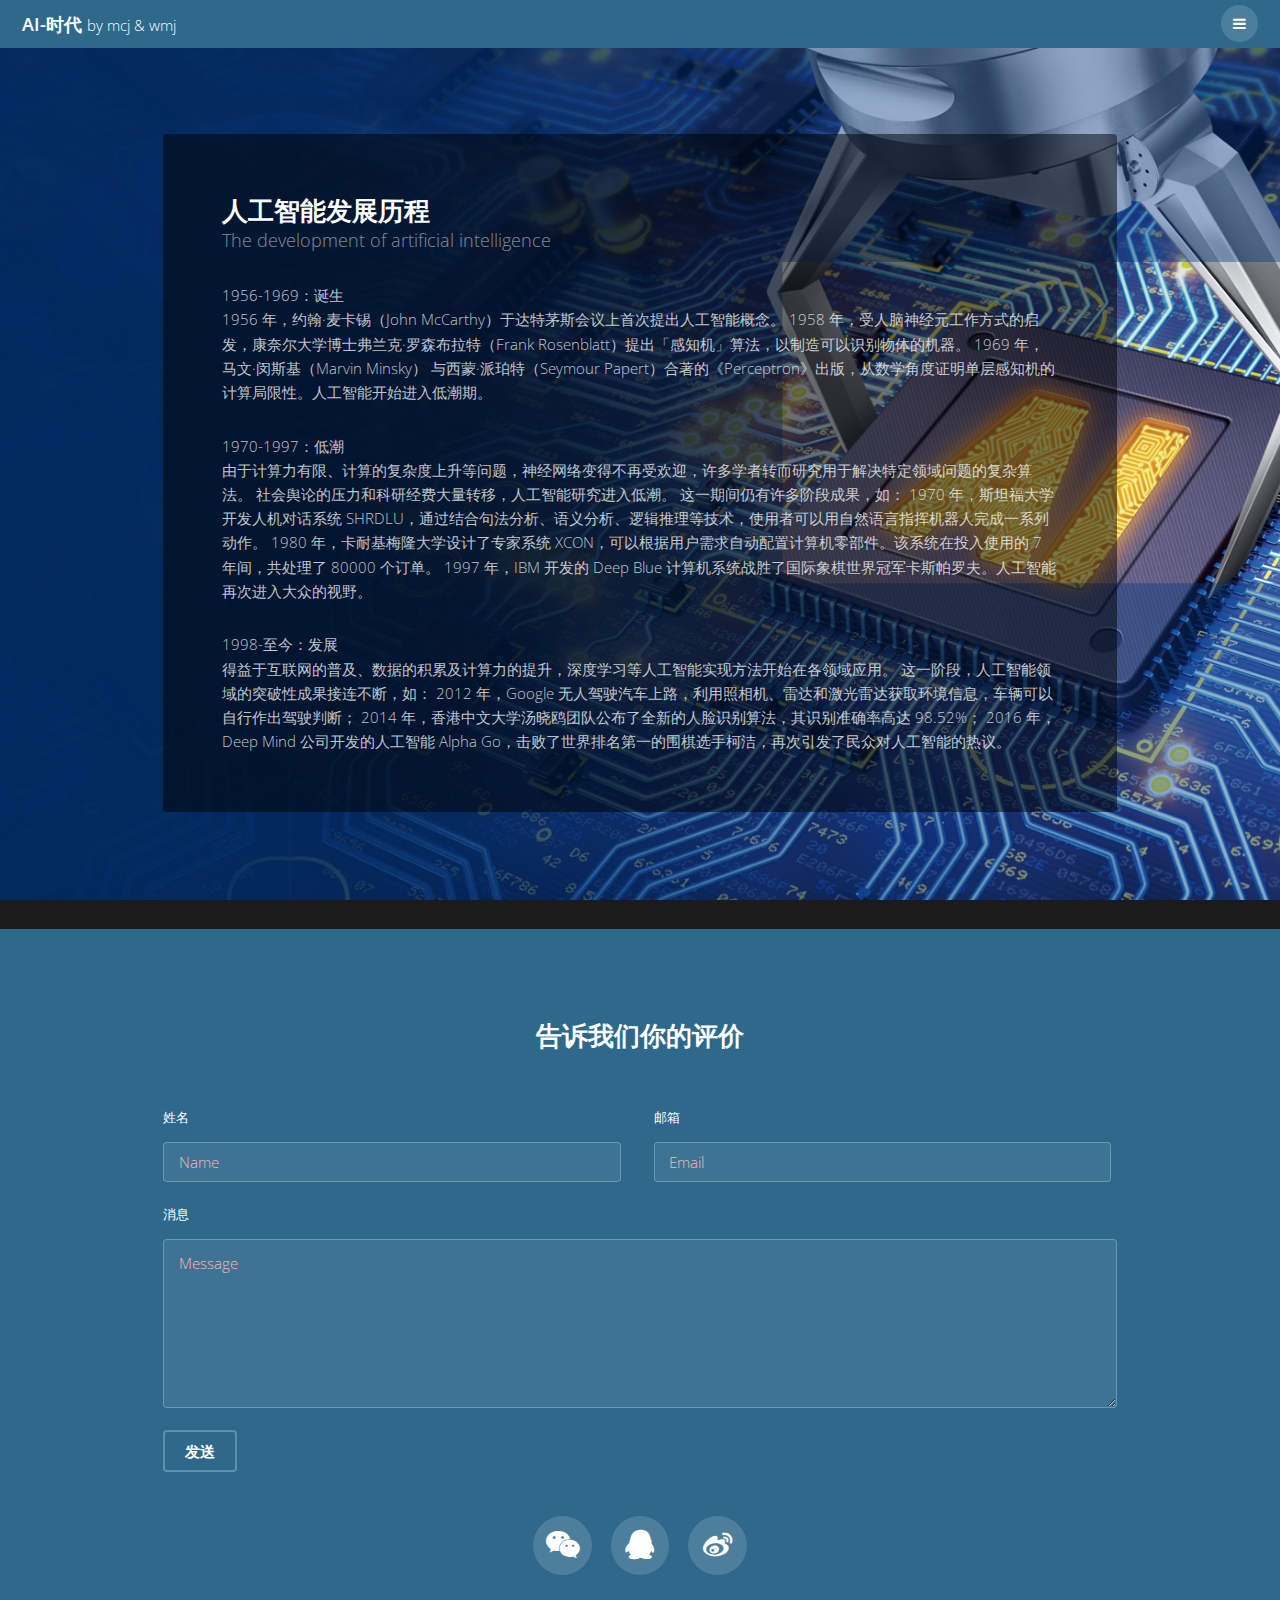
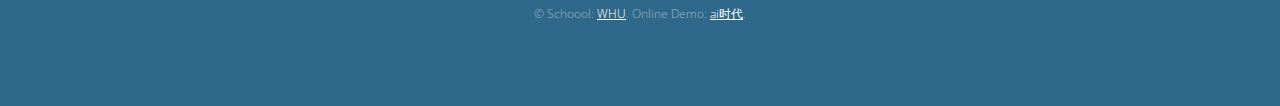
==== commit e736dac2: "Update about.html" ====
--- a/about.html
+++ b/about.html
@@ -59,14 +59,6 @@
 					</p>
 
 				</div>
-				<footer>
-					<ul class="actions">
-						<li><a href="#" class="button alt icon fa-chevron-left"><span class="label">Previous</span></a>
-						</li>
-						<li><a href="#" class="button alt icon fa-chevron-right"><span class="label">Next</span></a>
-						</li>
-					</ul>
-				</footer>
 			</article>
 		</div>
 	</section>
@@ -120,4 +112,4 @@
 
 </body>
 
-</html>+</html>
